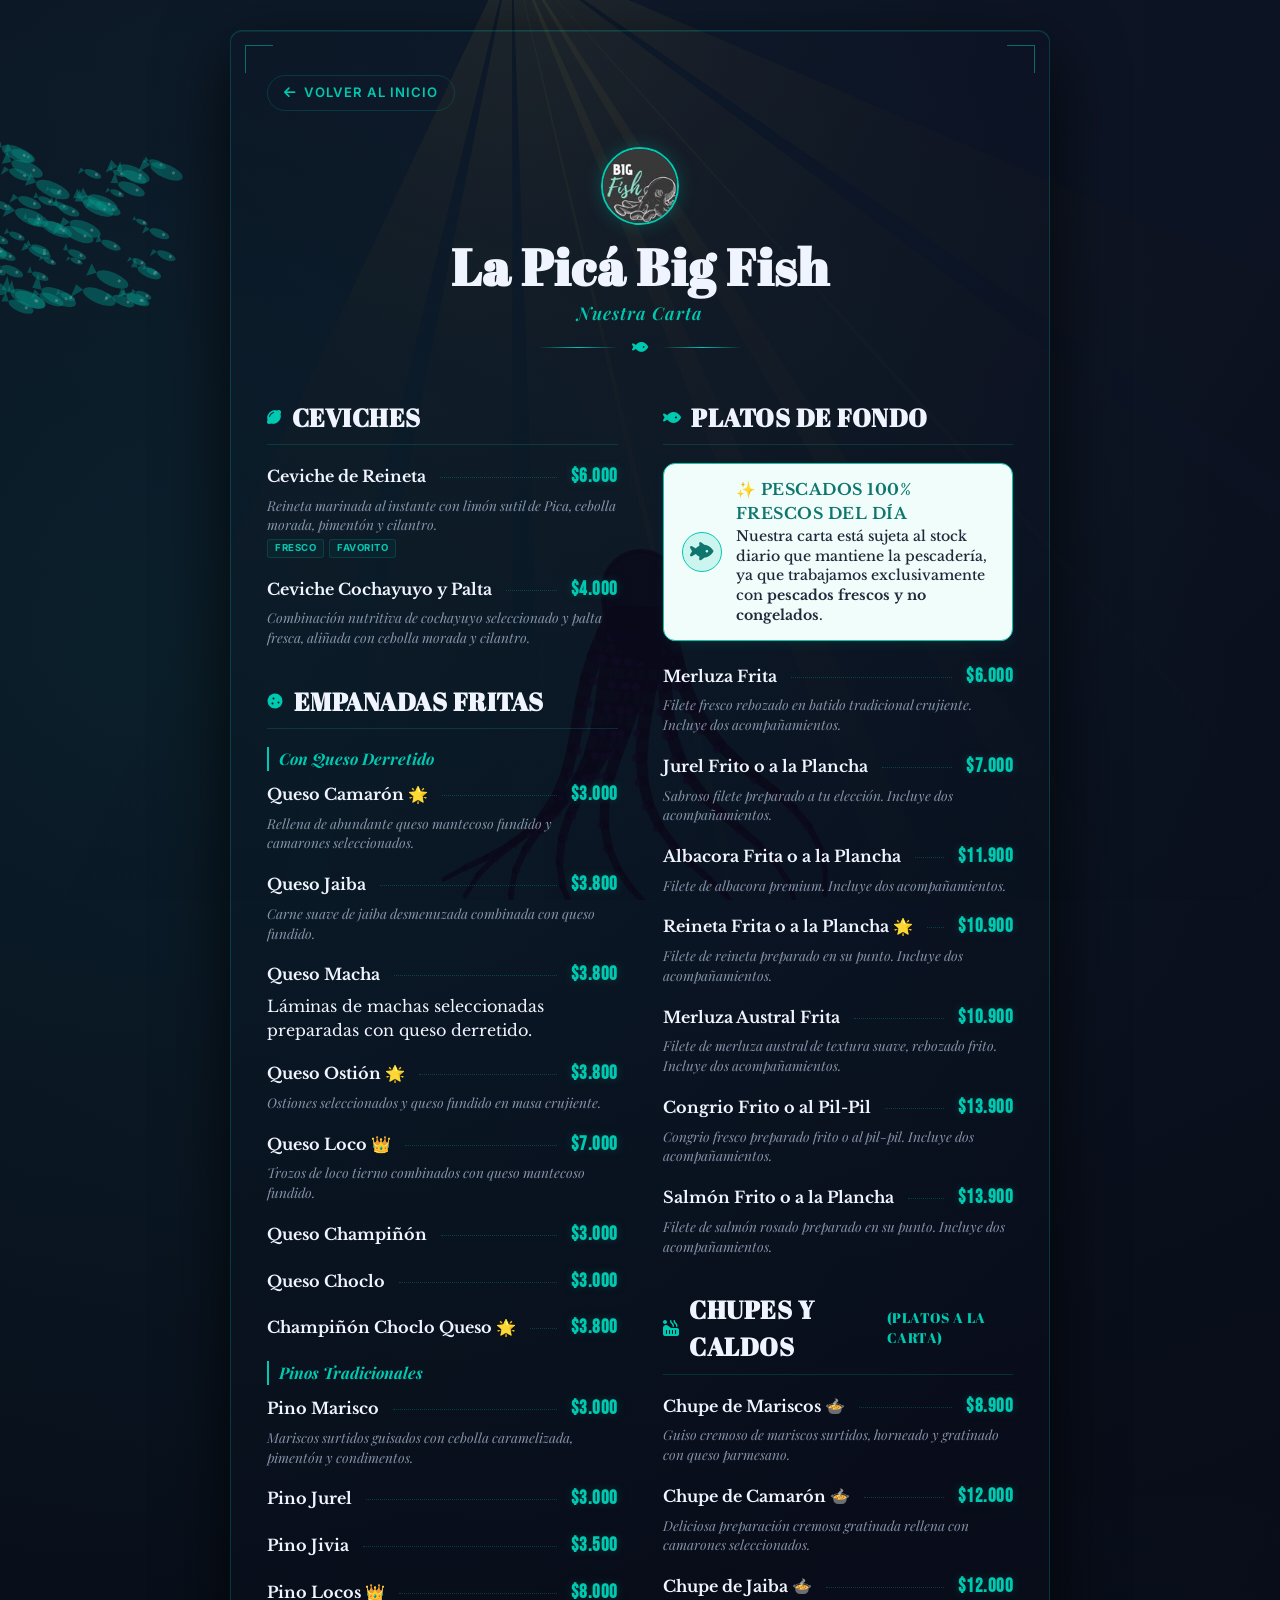
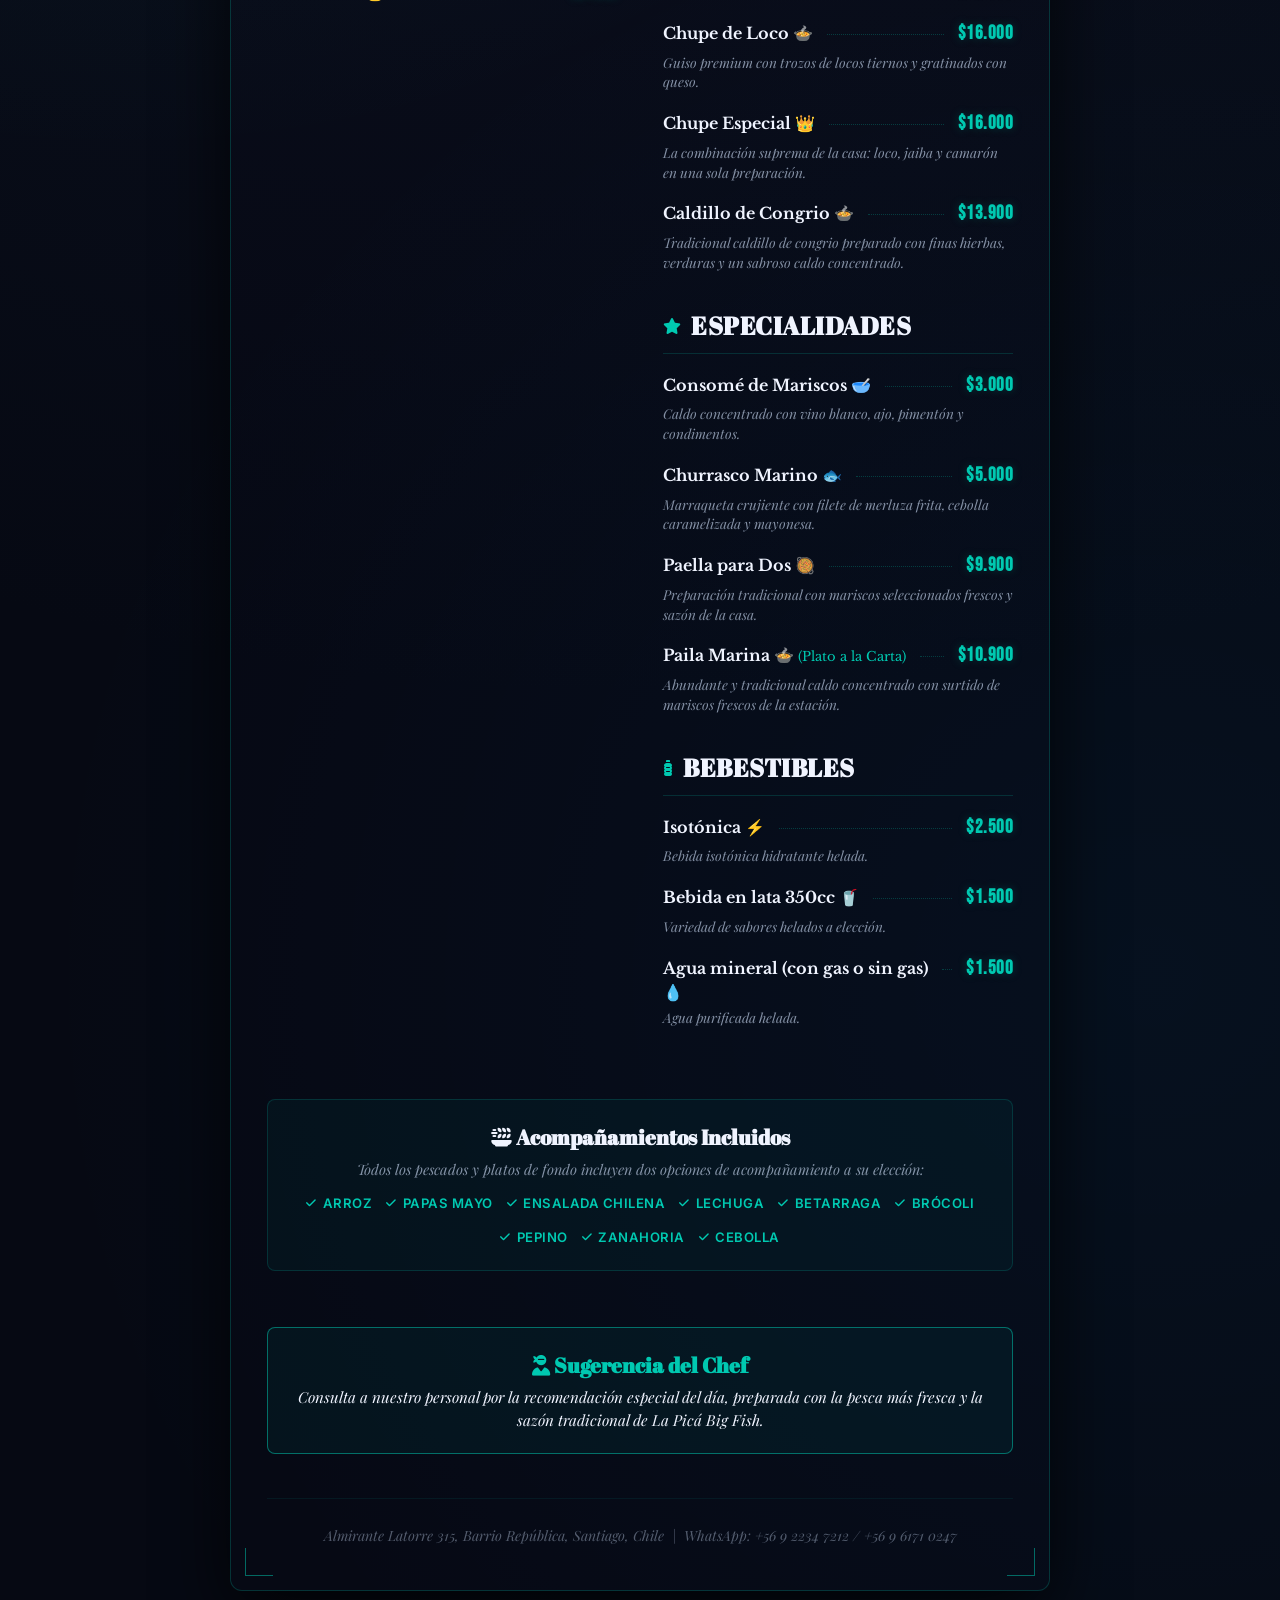
==== carta_tradicional.html @ 2dbd44ca "Agregar sitemap.xml, robots.txt, Schema.org JSON-LD y meta tags de indexación para Google Search" ====
<!DOCTYPE html>
<html lang="es">
<head>
    <meta charset="UTF-8">
    <meta name="viewport" content="width=device-width, initial-scale=1.0">
    <meta http-equiv="Cache-Control" content="no-cache, no-store, must-revalidate">
    <meta http-equiv="Pragma" content="no-cache">
    <meta name="robots" content="index, follow, max-image-preview:large">
    <link rel="canonical" href="https://www.lapicabigfish.cl/carta_tradicional.html">
    <title>Carta Tradicional | La Picá Big Fish</title>
    <meta name="description" content="Nuestra carta al estilo tradicional. Un diseño clásico en papel pergamino con todos nuestros ceviches, empanadas, platos de fondo y chupes para leer a la antigua.">
    
    <!-- Open Graph / Facebook -->
    <meta property="og:type" content="website">
    <meta property="og:url" content="https://www.lapicabigfish.cl/carta_tradicional.html">
    <meta property="og:title" content="Carta Tradicional | La Picá Big Fish">
    <meta property="og:description" content="Nuestra carta al estilo tradicional. Un diseño clásico en papel pergamino con todos nuestros ceviches, empanadas, platos de fondo y chupes para leer a la antigua.">
    <meta property="og:image" content="https://www.lapicabigfish.cl/assets/instagram_profile.jpg">

    <!-- Favicon -->
    <link rel="shortcut icon" href="assets/instagram_profile.jpg" type="image/x-icon">

    <script type="application/ld+json">
    {
        "@context": "https://schema.org",
        "@type": "Restaurant",
        "name": "La Picá Big Fish",
        "description": "Carta tradicional de La Picá Big Fish en Barrio República, Santiago.",
        "servesCuisine": ["Mariscos", "Comida Chilena", "Ceviches"],
        "address": {
            "@type": "PostalAddress",
            "addressLocality": "Santiago",
            "addressRegion": "Región Metropolitana",
            "addressCountry": "CL",
            "streetAddress": "Almirante Latorre 315, Barrio República"
        },
        "telephone": "+56922347212",
        "url": "https://www.lapicabigfish.cl/carta_tradicional.html",
        "priceRange": "$$",
        "image": "https://www.lapicabigfish.cl/assets/instagram_profile.jpg"
    }
    </script>
    
    <!-- Google Fonts -->
    <link rel="preconnect" href="https://fonts.googleapis.com">
    <link rel="preconnect" href="https://fonts.gstatic.com" crossorigin>
    <link href="https://fonts.googleapis.com/css2?family=Abril+Fatface&family=Bebas+Neue&family=Inter:wght@400;500;600;700&family=Libre+Baskerville:ital,wght@0,400;0,700;1,400&family=Playfair+Display:ital,wght@0,400;0,600;0,700;1,400&display=swap" rel="stylesheet">
    
    <!-- Font Awesome for Icons -->
    <link rel="stylesheet" href="https://cdnjs.cloudflare.com/ajax/libs/font-awesome/6.4.0/css/all.min.css">

    <style>
        /* ==========================================================================
           DARK MODE MENU STYLES — La Picá Big Fish Palette
           ========================================================================== */
        * {
            box-sizing: border-box;
            margin: 0;
            padding: 0;
        }

        :root {
            --primary:      #00c9b1;
            --primary-glow: rgba(0, 201, 177, 0.25);
            --blue-accent:  #00a2ff;
            --bg-dark:      #060913;
            --bg-card:      rgba(10, 18, 40, 0.88);
            --bg-card2:     rgba(0, 201, 177, 0.05);
            --border:       rgba(0, 201, 177, 0.18);
            --border-dim:   rgba(0, 201, 177, 0.08);
            --text-white:   #f0f4ff;
            --text-muted:   rgba(200, 215, 240, 0.65);
            --text-dim:     rgba(200, 215, 240, 0.4);
        }

        body {
            background-color: var(--bg-dark);
            background-image:
                radial-gradient(circle at 10% 20%, rgba(0, 201, 177, 0.07) 0%, transparent 40%),
                radial-gradient(circle at 90% 80%, rgba(0, 162, 255, 0.05) 0%, transparent 40%),
                radial-gradient(circle at 50% 0%, rgba(23, 36, 60, 0.5) 0%, rgba(6, 9, 19, 0) 70%);
            color: var(--text-white);
            font-family: 'Libre Baskerville', Georgia, serif;
            line-height: 1.5;
            min-height: 100vh;
            overflow-x: hidden;
        }

        /* Wrapper — centered on desktop, left-padded on mobile */
        .page-wrapper {
            display: flex;
            justify-content: center;
            padding: 30px 24px;
            min-height: 100vh;
        }

        /* Underwater animated canvas */
        #underwater-canvas {
            position: fixed;
            top: 0; left: 0;
            width: 100%; height: 100%;
            pointer-events: none;
            z-index: 0;
            opacity: 0.65;
        }

        /* Dark solid card — same palette as the site */
        .paper-menu {
            background: rgba(10, 15, 29, 0.1) !important;
            background-color: rgba(10, 15, 29, 0.1) !important;
            border: 1px solid rgba(0, 201, 177, 0.22) !important;
            border-radius: 12px;
            width: 100%;
            max-width: 820px;
            margin: 0 auto !important;
            padding: 44px 36px;
            box-shadow:
                0 24px 70px rgba(0, 0, 0, 0.75),
                inset 0 1px 0 rgba(0, 201, 177, 0.12);
            position: relative;
            z-index: 1;
        }

        /* All text inside the card must be light */
        .paper-menu * {
            color: inherit;
        }

        /* Corner accents */
        .menu-corner {
            position: absolute;
            width: 28px;
            height: 28px;
            border: 1.5px solid var(--primary);
            pointer-events: none;
            opacity: 0.5;
        }

        .corner-tl { top: 14px; left: 14px; border-right: none; border-bottom: none; }
        .corner-tr { top: 14px; right: 14px; border-left: none; border-bottom: none; }
        .corner-bl { bottom: 14px; left: 14px; border-right: none; border-top: none; }
        .corner-br { bottom: 14px; right: 14px; border-left: none; border-top: none; }

        /* Back button */
        .btn-back-vintage {
            display: inline-flex;
            align-items: center;
            gap: 8px;
            font-family: 'Inter', sans-serif;
            font-size: 0.82rem;
            font-weight: 600;
            color: var(--primary);
            text-transform: uppercase;
            letter-spacing: 1px;
            text-decoration: none;
            border: 1px solid var(--border);
            padding: 7px 16px;
            border-radius: 20px;
            margin-bottom: 36px;
            transition: all 0.3s ease;
            background: transparent;
        }

        .btn-back-vintage:hover {
            background: var(--primary-glow);
            border-color: var(--primary);
            color: #fff;
        }

        /* Header */
        .menu-header {
            text-align: center;
            margin-bottom: 44px;
            position: relative;
        }

        .menu-logo-circle {
            width: 78px;
            height: 78px;
            border-radius: 50%;
            border: 2px solid var(--primary);
            box-shadow: 0 0 18px var(--primary-glow);
            margin: 0 auto 14px auto;
            overflow: hidden;
            display: flex;
            align-items: center;
            justify-content: center;
        }

        .menu-logo-circle img {
            width: 100%; height: 100%; object-fit: cover;
        }

        .menu-title {
            font-family: 'Abril Fatface', serif;
            font-size: 3.2rem;
            color: var(--text-white);
            letter-spacing: 1px;
            line-height: 1.1;
            margin-bottom: 5px;
        }

        .menu-subtitle {
            font-family: 'Playfair Display', Georgia, serif;
            font-size: 1.1rem;
            font-style: italic;
            color: var(--primary);
            font-weight: 600;
            letter-spacing: 1px;
            margin-bottom: 10px;
        }

        .menu-divider-ornament {
            display: flex;
            align-items: center;
            justify-content: center;
            gap: 14px;
            color: var(--primary);
            margin: 14px 0;
            font-size: 0.9rem;
        }

        .menu-divider-ornament::before,
        .menu-divider-ornament::after {
            content: '';
            width: 80px;
            height: 1px;
            background: linear-gradient(90deg, transparent, var(--primary), transparent);
        }

        /* Two-column grid */
        .menu-content-grid {
            display: grid;
            grid-template-columns: 1fr 1fr;
            column-gap: 45px;
            row-gap: 38px;
        }

        .category-section { break-inside: avoid; }

        .category-title {
            font-family: 'Abril Fatface', serif;
            font-size: 1.55rem;
            color: var(--text-white);
            border-bottom: 1px solid var(--border);
            padding-bottom: 8px;
            margin-bottom: 18px;
            text-transform: uppercase;
            letter-spacing: 0.5px;
            display: flex;
            align-items: center;
            gap: 10px;
        }

        .category-title i {
            font-size: 1rem;
            color: var(--primary);
        }

        /* Dot leader items */
        .menu-item {
            margin-bottom: 18px;
            page-break-inside: avoid;
        }

        .menu-item-row {
            display: flex;
            align-items: baseline;
            justify-content: space-between;
            margin-bottom: 4px;
            width: 100%;
            gap: 6px;
        }

        .menu-item-name {
            font-weight: 700;
            font-size: 1rem;
            color: var(--text-white);
            flex-shrink: 1;
            min-width: 0;
            word-break: break-word;
        }

        .menu-item-dots {
            flex-grow: 1;
            flex-shrink: 1;
            min-width: 10px;
            border-bottom: 1px dotted rgba(0, 201, 177, 0.25);
            margin: 0 8px;
            position: relative;
            top: -4px;
        }

        .menu-item-price {
            font-family: 'Bebas Neue', sans-serif;
            font-size: 1.2rem;
            color: var(--primary);
            font-weight: 700;
            white-space: nowrap;
            flex-shrink: 0;
            letter-spacing: 0.5px;
            text-shadow: 0 0 10px var(--primary-glow);
        }

        .menu-item-desc {
            font-family: 'Playfair Display', Georgia, serif;
            font-size: 0.85rem;
            font-style: italic;
            color: var(--text-muted);
            line-height: 1.45;
        }

        .menu-item-tags {
            margin-top: 4px;
            display: flex;
            gap: 5px;
        }

        .tag-vintage {
            font-family: 'Inter', sans-serif;
            font-size: 0.6rem;
            font-weight: 700;
            text-transform: uppercase;
            border: 1px solid var(--border);
            color: var(--primary);
            background: var(--bg-card2);
            padding: 1px 7px;
            border-radius: 3px;
            letter-spacing: 0.5px;
        }

        /* Sub-category headers */
        .subcategory-header {
            font-family: 'Playfair Display', Georgia, serif;
            font-size: 1rem;
            font-weight: 700;
            font-style: italic;
            color: var(--primary);
            margin: 14px 0 10px 0;
            border-left: 2px solid var(--primary);
            padding-left: 10px;
        }

        /* Accompaniments box */
        .acomp-box {
            grid-column: 1 / -1;
            background: var(--bg-card2);
            border: 1px solid var(--border);
            border-radius: 8px;
            padding: 22px;
            text-align: center;
            margin-top: 16px;
        }

        .acomp-title {
            font-family: 'Abril Fatface', serif;
            font-size: 1.3rem;
            color: var(--text-white);
            margin-bottom: 5px;
        }

        .acomp-desc {
            font-family: 'Playfair Display', Georgia, serif;
            font-style: italic;
            font-size: 0.9rem;
            color: var(--text-muted);
            margin-bottom: 14px;
        }

        .acomp-items-list {
            font-family: 'Inter', sans-serif;
            font-size: 0.82rem;
            font-weight: 600;
            color: var(--primary);
            display: flex;
            flex-wrap: wrap;
            gap: 14px;
            justify-content: center;
            text-transform: uppercase;
            letter-spacing: 0.5px;
        }

        .acomp-item {
            display: flex;
            align-items: center;
            gap: 6px;
        }

        .acomp-item i {
            font-size: 0.7rem;
            color: var(--primary);
        }

        /* Footer */
        .menu-footer {
            text-align: center;
            border-top: 1px solid var(--border-dim);
            padding-top: 26px;
            margin-top: 44px;
            font-family: 'Playfair Display', Georgia, serif;
            font-style: italic;
            font-size: 0.88rem;
            color: var(--text-dim);
        }

        /* Responsive */
        @media (max-width: 768px) {
            .page-wrapper {
                padding: 16px 8px;
                justify-content: center;
                width: 100%;
            }
            .menu-content-grid {
                grid-template-columns: 1fr;
                row-gap: 26px;
            }
            .paper-menu {
                padding: 24px 14px;
                max-width: 100%;
                width: 100%;
                border-radius: 10px;
                margin: 0 auto !important;
            }
            .menu-title { font-size: 2.2rem; }
            .category-title { font-size: 1.35rem; }
            .menu-item-name {
                white-space: normal;
                font-size: 0.96rem;
            }
            .menu-item-price {
                font-size: 1.15rem;
            }
            .menu-item-dots {
                margin: 0 6px;
            }
        }

        @media (max-width: 480px) {
            .page-wrapper {
                padding: 10px 4px;
            }
            .paper-menu {
                padding: 20px 10px;
            }
            .menu-item-name {
                font-size: 0.91rem;
                line-height: 1.25;
            }
            .menu-item-price {
                font-size: 1.08rem;
            }
            .menu-item-dots {
                margin: 0 4px;
                min-width: 6px;
            }
            .category-title {
                font-size: 1.2rem;
            }
            .menu-title {
                font-size: 1.8rem;
            }
            .corner-tl, .corner-tr { top: 8px; }
            .corner-tl, .corner-bl { left: 8px; }
            .corner-tr, .corner-br { right: 8px; }
            .corner-bl, .corner-br { bottom: 8px; }
            .acomp-box {
                padding: 14px 8px;
            }
        }

        /* Print */
        @media print {
            body { background: #fff; }
            #underwater-canvas { display: none; }
            .paper-menu {
                background: #fff;
                color: #000;
                box-shadow: none;
            }
            .menu-corner {
                display: none;
            }
        }
    </style>
</head>
<body>

    <!-- Underwater animated background (fish + octopus) -->
    <canvas id="underwater-canvas" aria-hidden="true"></canvas>

    <div class="page-wrapper">
    <div class="paper-menu">
        <!-- Corners -->
        <div class="menu-corner corner-tl"></div>
        <div class="menu-corner corner-tr"></div>
        <div class="menu-corner corner-bl"></div>
        <div class="menu-corner corner-br"></div>

        <!-- Back Button -->
        <a href="index.html" class="btn-back-vintage">
            <i class="fa-solid fa-arrow-left"></i> Volver al Inicio
        </a>

        <!-- Header -->
        <header class="menu-header">
            <div class="menu-logo-circle">
                <img src="assets/instagram_profile.jpg" alt="Logo Big Fish">
            </div>
            <h1 class="menu-title">La Picá Big Fish</h1>
            <p class="menu-subtitle">Nuestra Carta</p>
            <div class="menu-divider-ornament">
                <i class="fa-solid fa-fish"></i>
            </div>
        </header>

        <!-- Two column grid menu -->
        <div class="menu-content-grid">

            <!-- COLUMN 1 -->
            <div class="menu-column">

                <!-- 1. CEVICHES -->
                <section class="category-section">
                    <h2 class="category-title"><i class="fa-solid fa-lemon"></i> Ceviches</h2>
                    
                    <!-- Ceviche Reineta -->
                    <div class="menu-item">
                        <div class="menu-item-row">
                            <span class="menu-item-name">Ceviche de Reineta</span>
                            <span class="menu-item-dots"></span>
                            <span class="menu-item-price">$6.000</span>
                        </div>
                        <p class="menu-item-desc">Reineta marinada al instante con limón sutil de Pica, cebolla morada, pimentón y cilantro.</p>
                        <div class="menu-item-tags">
                            <span class="tag-vintage">Fresco</span>
                            <span class="tag-vintage">Favorito</span>
                        </div>
                    </div>

                    <!-- Ceviche Cochayuyo -->
                    <div class="menu-item">
                        <div class="menu-item-row">
                            <span class="menu-item-name">Ceviche Cochayuyo y Palta</span>
                            <span class="menu-item-dots"></span>
                            <span class="menu-item-price">$4.000</span>
                        </div>
                        <p class="menu-item-desc">Combinación nutritiva de cochayuyo seleccionado y palta fresca, aliñada con cebolla morada y cilantro.</p>
                    </div>
                </section>

                <!-- 2. EMPANADAS FRITAS -->
                <section class="category-section" style="margin-top: 35px;">
                    <h2 class="category-title"><i class="fa-solid fa-cookie"></i> Empanadas Fritas</h2>
                    
                    <!-- Quesos -->
                    <h3 class="subcategory-header">Con Queso Derretido</h3>

                    <div class="menu-item">
                        <div class="menu-item-row">
                            <span class="menu-item-name">Queso Camarón 🌟</span>
                            <span class="menu-item-dots"></span>
                            <span class="menu-item-price">$3.000</span>
                        </div>
                        <p class="menu-item-desc">Rellena de abundante queso mantecoso fundido y camarones seleccionados.</p>
                    </div>

                    <div class="menu-item">
                        <div class="menu-item-row">
                            <span class="menu-item-name">Queso Jaiba</span>
                            <span class="menu-item-dots"></span>
                            <span class="menu-item-price">$3.800</span>
                        </div>
                        <p class="menu-item-desc">Carne suave de jaiba desmenuzada combinada con queso fundido.</p>
                    </div>

                    <div class="menu-item">
                        <div class="menu-item-row">
                            <span class="menu-item-name">Queso Macha</span>
                            <span class="menu-item-dots"></span>
                            <span class="menu-item-price">$3.800</span>
                        </div>
                        <p class="item-desc">Láminas de machas seleccionadas preparadas con queso derretido.</p>
                    </div>

                    <div class="menu-item">
                        <div class="menu-item-row">
                            <span class="menu-item-name">Queso Ostión 🌟</span>
                            <span class="menu-item-dots"></span>
                            <span class="menu-item-price">$3.800</span>
                        </div>
                        <p class="menu-item-desc">Ostiones seleccionados y queso fundido en masa crujiente.</p>
                    </div>

                    <div class="menu-item">
                        <div class="menu-item-row">
                            <span class="menu-item-name">Queso Loco 👑</span>
                            <span class="menu-item-dots"></span>
                            <span class="menu-item-price">$7.000</span>
                        </div>
                        <p class="menu-item-desc">Trozos de loco tierno combinados con queso mantecoso fundido.</p>
                    </div>

                    <div class="menu-item">
                        <div class="menu-item-row">
                            <span class="menu-item-name">Queso Champiñón</span>
                            <span class="menu-item-dots"></span>
                            <span class="menu-item-price">$3.000</span>
                        </div>
                    </div>

                    <div class="menu-item">
                        <div class="menu-item-row">
                            <span class="menu-item-name">Queso Choclo</span>
                            <span class="menu-item-dots"></span>
                            <span class="menu-item-price">$3.000</span>
                        </div>
                    </div>

                    <div class="menu-item">
                        <div class="menu-item-row">
                            <span class="menu-item-name">Champiñón Choclo Queso 🌟</span>
                            <span class="menu-item-dots"></span>
                            <span class="menu-item-price">$3.800</span>
                        </div>
                    </div>

                    <!-- Pinos -->
                    <h3 class="subcategory-header">Pinos Tradicionales</h3>

                    <div class="menu-item">
                        <div class="menu-item-row">
                            <span class="menu-item-name">Pino Marisco</span>
                            <span class="menu-item-dots"></span>
                            <span class="menu-item-price">$3.000</span>
                        </div>
                        <p class="menu-item-desc">Mariscos surtidos guisados con cebolla caramelizada, pimentón y condimentos.</p>
                    </div>

                    <div class="menu-item">
                        <div class="menu-item-row">
                            <span class="menu-item-name">Pino Jurel</span>
                            <span class="menu-item-dots"></span>
                            <span class="menu-item-price">$3.000</span>
                        </div>
                    </div>

                    <div class="menu-item">
                        <div class="menu-item-row">
                            <span class="menu-item-name">Pino Jivia</span>
                            <span class="menu-item-dots"></span>
                            <span class="menu-item-price">$3.500</span>
                        </div>
                    </div>

                    <div class="menu-item">
                        <div class="menu-item-row">
                            <span class="menu-item-name">Pino Locos 👑</span>
                            <span class="menu-item-dots"></span>
                            <span class="menu-item-price">$8.000</span>
                        </div>
                    </div>

                </section>

            </div>

            <!-- COLUMN 2 -->
            <div class="menu-column">

                <!-- 3. PLATOS DE FONDO -->
                <section class="category-section">
                    <h2 class="category-title"><i class="fa-solid fa-fish"></i> Platos de Fondo</h2>
                    <div class="fresh-fish-banner" style="background: #f0fdfa; border: 1.5px solid #00c9b1; border-radius: 12px; padding: 14px 18px; margin-bottom: 22px; display: flex; align-items: center; gap: 14px; box-shadow: 0 4px 12px rgba(0,201,177,0.08);">
                        <div style="background: rgba(0, 201, 177, 0.15); width: 40px; height: 40px; border-radius: 50%; display: flex; align-items: center; justify-content: center; flex-shrink: 0; border: 1px solid #00c9b1;">
                            <i class="fa-solid fa-fish-fins" style="font-size: 1.3rem; color: #0f766e;"></i>
                        </div>
                        <div>
                            <h4 style="color: #0f766e; font-size: 0.98rem; font-weight: 800; margin: 0 0 2px 0; text-transform: uppercase; letter-spacing: 0.5px;">
                                ✨ Pescados 100% Frescos del Día
                            </h4>
                            <p style="color: #1e293b; font-size: 0.88rem; margin: 0; line-height: 1.4; font-weight: 500;">
                                Nuestra carta está sujeta al stock diario que mantiene la pescadería, ya que trabajamos exclusivamente con <strong>pescados frescos y no congelados</strong>.
                            </p>
                        </div>
                    </div>
                    
                    <div class="menu-item">
                        <div class="menu-item-row">
                            <span class="menu-item-name">Merluza Frita</span>
                            <span class="menu-item-dots"></span>
                            <span class="menu-item-price">$6.000</span>
                        </div>
                        <p class="menu-item-desc">Filete fresco rebozado en batido tradicional crujiente. Incluye dos acompañamientos.</p>
                    </div>

                    <div class="menu-item">
                        <div class="menu-item-row">
                            <span class="menu-item-name">Jurel Frito o a la Plancha</span>
                            <span class="menu-item-dots"></span>
                            <span class="menu-item-price">$7.000</span>
                        </div>
                        <p class="menu-item-desc">Sabroso filete preparado a tu elección. Incluye dos acompañamientos.</p>
                    </div>

                    <div class="menu-item">
                        <div class="menu-item-row">
                            <span class="menu-item-name">Albacora Frita o a la Plancha</span>
                            <span class="menu-item-dots"></span>
                            <span class="menu-item-price">$11.900</span>
                        </div>
                        <p class="menu-item-desc">Filete de albacora premium. Incluye dos acompañamientos.</p>
                    </div>

                    <div class="menu-item">
                        <div class="menu-item-row">
                            <span class="menu-item-name">Reineta Frita o a la Plancha 🌟</span>
                            <span class="menu-item-dots"></span>
                            <span class="menu-item-price">$10.900</span>
                        </div>
                        <p class="menu-item-desc">Filete de reineta preparado en su punto. Incluye dos acompañamientos.</p>
                    </div>

                    <div class="menu-item">
                        <div class="menu-item-row">
                            <span class="menu-item-name">Merluza Austral Frita</span>
                            <span class="menu-item-dots"></span>
                            <span class="menu-item-price">$10.900</span>
                        </div>
                        <p class="menu-item-desc">Filete de merluza austral de textura suave, rebozado frito. Incluye dos acompañamientos.</p>
                    </div>

                    <div class="menu-item">
                        <div class="menu-item-row">
                            <span class="menu-item-name">Congrio Frito o al Pil-Pil</span>
                            <span class="menu-item-dots"></span>
                            <span class="menu-item-price">$13.900</span>
                        </div>
                        <p class="menu-item-desc">Congrio fresco preparado frito o al pil-pil. Incluye dos acompañamientos.</p>
                    </div>

                    <div class="menu-item">
                        <div class="menu-item-row">
                            <span class="menu-item-name">Salmón Frito o a la Plancha</span>
                            <span class="menu-item-dots"></span>
                            <span class="menu-item-price">$13.900</span>
                        </div>
                        <p class="menu-item-desc">Filete de salmón rosado preparado en su punto. Incluye dos acompañamientos.</p>
                    </div>
                </section>

                <!-- 4. CHUPES Y CALDOS -->
                <section class="category-section" style="margin-top: 35px;">
                    <h2 class="category-title"><i class="fa-solid fa-hot-tub-person"></i> Chupes y Caldos <span style="font-size: 0.85rem; font-weight: normal; color: var(--primary);">(Platos a la Carta)</span></h2>

                    <div class="menu-item">
                        <div class="menu-item-row">
                            <span class="menu-item-name">Chupe de Mariscos 🍲</span>
                            <span class="menu-item-dots"></span>
                            <span class="menu-item-price">$8.900</span>
                        </div>
                        <p class="menu-item-desc">Guiso cremoso de mariscos surtidos, horneado y gratinado con queso parmesano.</p>
                    </div>

                    <div class="menu-item">
                        <div class="menu-item-row">
                            <span class="menu-item-name">Chupe de Camarón 🍲</span>
                            <span class="menu-item-dots"></span>
                            <span class="menu-item-price">$12.000</span>
                        </div>
                        <p class="menu-item-desc">Deliciosa preparación cremosa gratinada rellena con camarones seleccionados.</p>
                    </div>

                    <div class="menu-item">
                        <div class="menu-item-row">
                            <span class="menu-item-name">Chupe de Jaiba 🍲</span>
                            <span class="menu-item-dots"></span>
                            <span class="menu-item-price">$12.000</span>
                        </div>
                    </div>

                    <div class="menu-item">
                        <div class="menu-item-row">
                            <span class="menu-item-name">Chupe de Loco 🍲</span>
                            <span class="menu-item-dots"></span>
                            <span class="menu-item-price">$16.000</span>
                        </div>
                        <p class="menu-item-desc">Guiso premium con trozos de locos tiernos y gratinados con queso.</p>
                    </div>

                    <div class="menu-item">
                        <div class="menu-item-row">
                            <span class="menu-item-name">Chupe Especial 👑</span>
                            <span class="menu-item-dots"></span>
                            <span class="menu-item-price">$16.000</span>
                        </div>
                        <p class="menu-item-desc">La combinación suprema de la casa: loco, jaiba y camarón en una sola preparación.</p>
                    </div>

                    <div class="menu-item">
                        <div class="menu-item-row">
                            <span class="menu-item-name">Caldillo de Congrio 🍲</span>
                            <span class="menu-item-dots"></span>
                            <span class="menu-item-price">$13.900</span>
                        </div>
                        <p class="menu-item-desc">Tradicional caldillo de congrio preparado con finas hierbas, verduras y un sabroso caldo concentrado.</p>
                    </div>

                </section>

                <!-- 5. ESPECIALIDADES -->
                <section class="category-section" style="margin-top: 35px;">
                    <h2 class="category-title"><i class="fa-solid fa-star"></i> Especialidades</h2>

                    <div class="menu-item">
                        <div class="menu-item-row">
                            <span class="menu-item-name">Consomé de Mariscos 🥣</span>
                            <span class="menu-item-dots"></span>
                            <span class="menu-item-price">$3.000</span>
                        </div>
                        <p class="menu-item-desc">Caldo concentrado con vino blanco, ajo, pimentón y condimentos.</p>
                    </div>

                    <div class="menu-item">
                        <div class="menu-item-row">
                            <span class="menu-item-name">Churrasco Marino 🐟</span>
                            <span class="menu-item-dots"></span>
                            <span class="menu-item-price">$5.000</span>
                        </div>
                        <p class="menu-item-desc">Marraqueta crujiente con filete de merluza frita, cebolla caramelizada y mayonesa.</p>
                    </div>

                    <div class="menu-item">
                        <div class="menu-item-row">
                            <span class="menu-item-name">Paella para Dos 🥘</span>
                            <span class="menu-item-dots"></span>
                            <span class="menu-item-price">$9.900</span>
                        </div>
                        <p class="menu-item-desc">Preparación tradicional con mariscos seleccionados frescos y sazón de la casa.</p>
                    </div>

                    <div class="menu-item">
                        <div class="menu-item-row">
                            <span class="menu-item-name">Paila Marina 🍲 <span style="font-size: 0.82rem; font-weight: normal; color: var(--primary);">(Plato a la Carta)</span></span>
                            <span class="menu-item-dots"></span>
                            <span class="menu-item-price">$10.900</span>
                        </div>
                        <p class="menu-item-desc">Abundante y tradicional caldo concentrado con surtido de mariscos frescos de la estación.</p>
                    </div>
                </section>

                <!-- 6. BEBESTIBLES -->
                <section class="category-section" style="margin-top: 35px;">
                    <h2 class="category-title"><i class="fa-solid fa-bottle-water"></i> Bebestibles</h2>

                    <div class="menu-item">
                        <div class="menu-item-row">
                            <span class="menu-item-name">Isotónica ⚡</span>
                            <span class="menu-item-dots"></span>
                            <span class="menu-item-price">$2.500</span>
                        </div>
                        <p class="menu-item-desc">Bebida isotónica hidratante helada.</p>
                    </div>

                    <div class="menu-item">
                        <div class="menu-item-row">
                            <span class="menu-item-name">Bebida en lata 350cc 🥤</span>
                            <span class="menu-item-dots"></span>
                            <span class="menu-item-price">$1.500</span>
                        </div>
                        <p class="menu-item-desc">Variedad de sabores helados a elección.</p>
                    </div>

                    <div class="menu-item">
                        <div class="menu-item-row">
                            <span class="menu-item-name">Agua mineral (con gas o sin gas) 💧</span>
                            <span class="menu-item-dots"></span>
                            <span class="menu-item-price">$1.500</span>
                        </div>
                        <p class="menu-item-desc">Agua purificada helada.</p>
                    </div>
                </section>

            </div>

            <!-- ACCOMPANIMENTS BOX (Full width at bottom of grid) -->
            <div class="acomp-box">
                <h3 class="acomp-title"><i class="fa-solid fa-plate-wheat"></i> Acompañamientos Incluidos</h3>
                <p class="acomp-desc">Todos los pescados y platos de fondo incluyen dos opciones de acompañamiento a su elección:</p>
                <div class="acomp-items-list">
                    <span class="acomp-item"><i class="fa-solid fa-check"></i> Arroz</span>
                    <span class="acomp-item"><i class="fa-solid fa-check"></i> Papas Mayo</span>
                    <span class="acomp-item"><i class="fa-solid fa-check"></i> Ensalada Chilena</span>
                    <span class="acomp-item"><i class="fa-solid fa-check"></i> Lechuga</span>
                    <span class="acomp-item"><i class="fa-solid fa-check"></i> Betarraga</span>
                    <span class="acomp-item"><i class="fa-solid fa-check"></i> Brócoli</span>
                    <span class="acomp-item"><i class="fa-solid fa-check"></i> Pepino</span>
                    <span class="acomp-item"><i class="fa-solid fa-check"></i> Zanahoria</span>
                    <span class="acomp-item"><i class="fa-solid fa-check"></i> Cebolla</span>
                </div>
            </div>

            <!-- CHEF SUGGESTION BOX -->
            <div class="acomp-box" style="border-color: rgba(0, 201, 177, 0.5); background: rgba(0, 201, 177, 0.06); margin-top: 18px;">
                <h3 class="acomp-title" style="color: #00c9b1;"><i class="fa-solid fa-user-ninja"></i> Sugerencia del Chef</h3>
                <p class="acomp-desc" style="color: #f0f4ff; margin-bottom: 0; font-size: 0.95rem;">
                    Consulta a nuestro personal por la recomendación especial del día, preparada con la pesca más fresca y la sazón tradicional de La Picá Big Fish.
                </p>
            </div>

        </div>

        <footer class="menu-footer">
            <p>Almirante Latorre 315, Barrio República, Santiago, Chile &nbsp;|&nbsp; WhatsApp: +56 9 2234 7212 / +56 9 6171 0247</p>
        </footer>
    </div>

    </div><!-- end page-wrapper -->

    <!-- Animated underwater background -->
    <script src="js/underwater.js"></script>

</body>
</html>
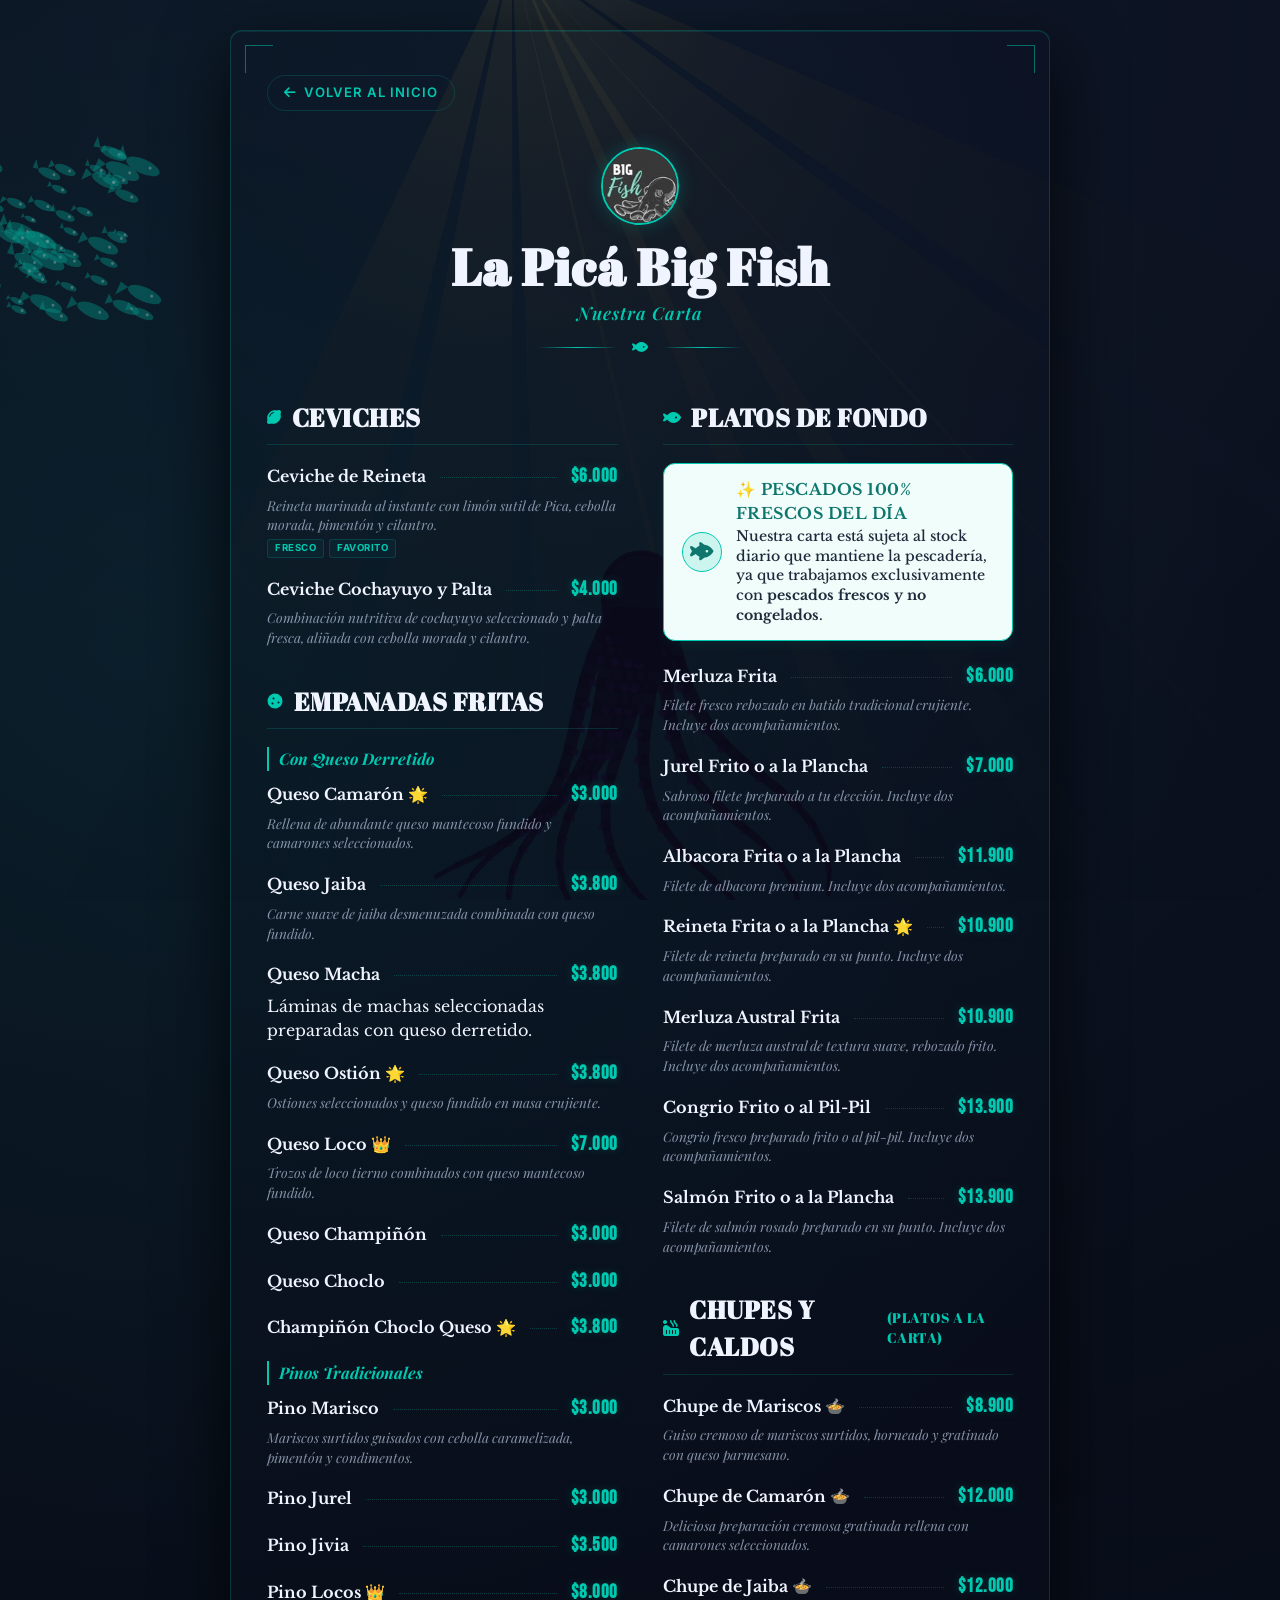
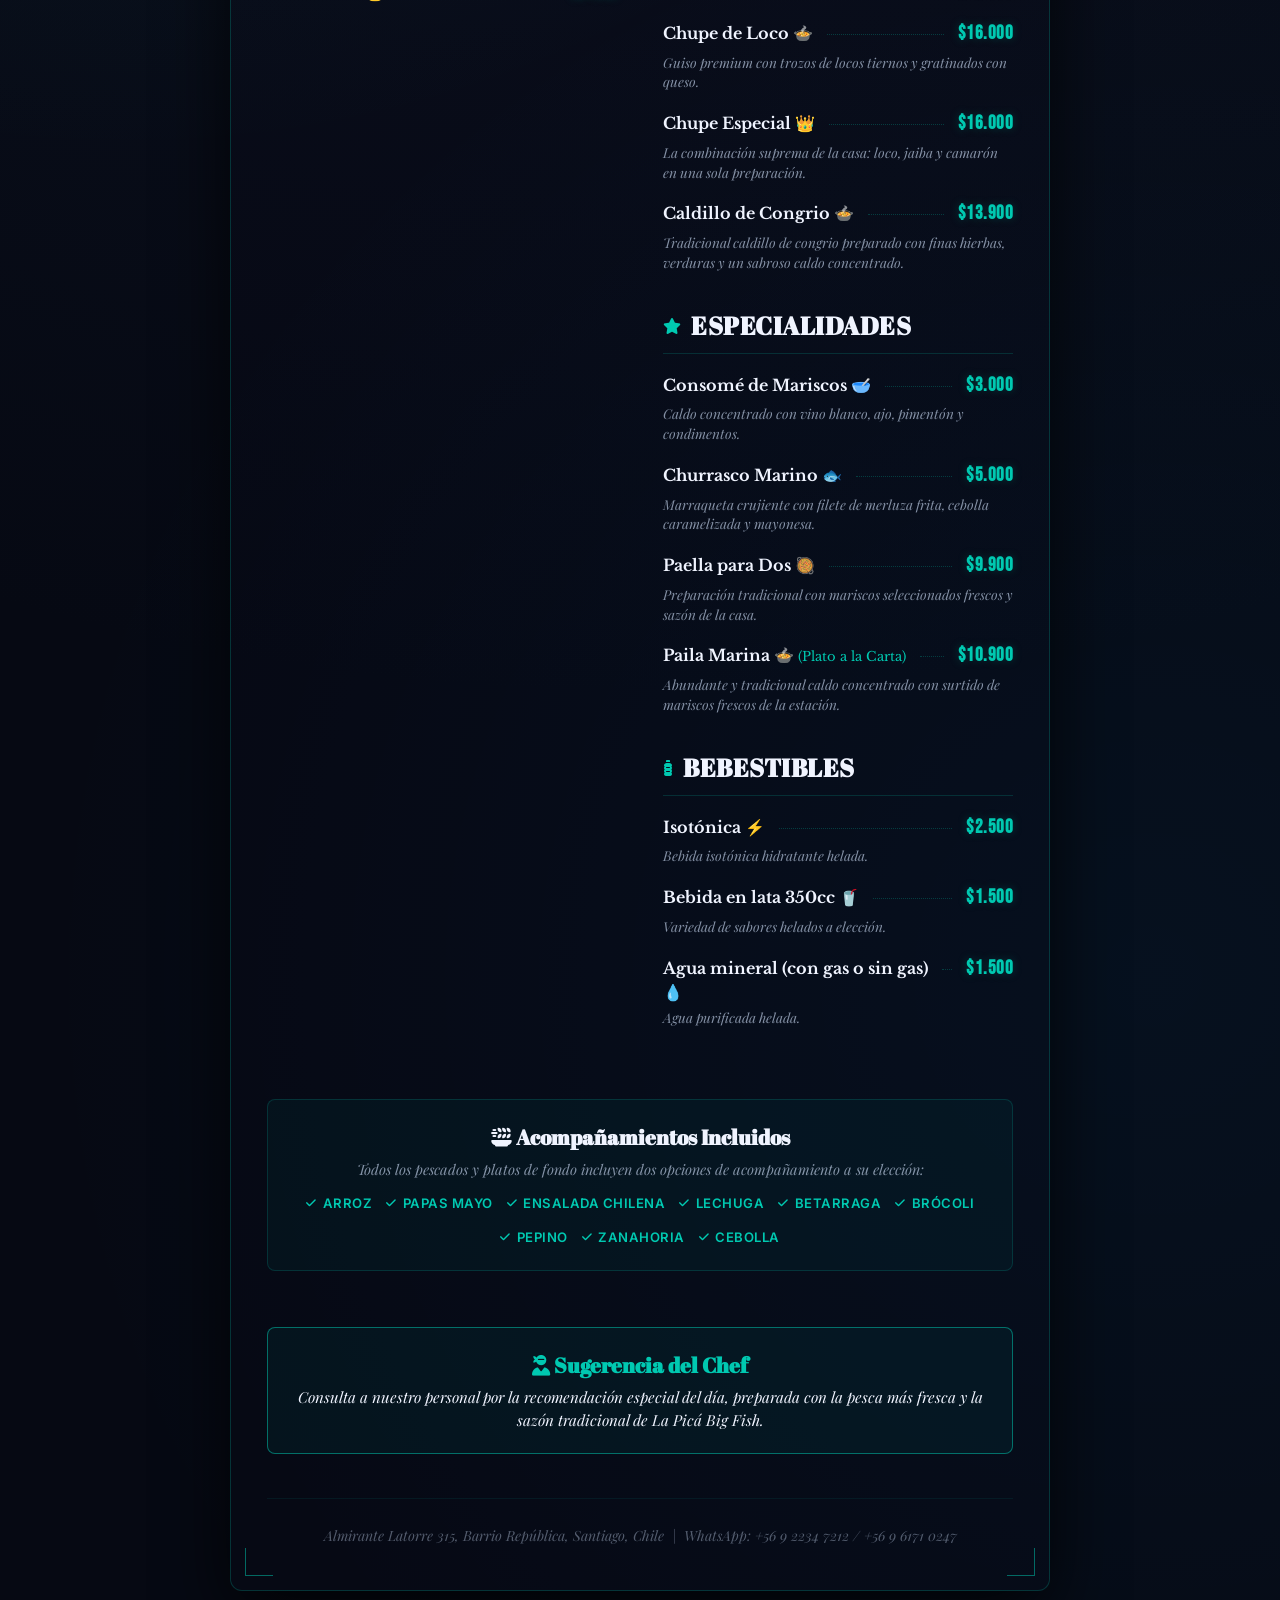
==== commit 2b210de6: "Agregar meta tag exacta de verificación de Google Search Console paJQI5s77UBFS3rSUE5eFHIC-3uykL2eFRm" ====
--- a/carta_tradicional.html
+++ b/carta_tradicional.html
@@ -6,6 +6,7 @@
     <meta http-equiv="Cache-Control" content="no-cache, no-store, must-revalidate">
     <meta http-equiv="Pragma" content="no-cache">
     <meta name="robots" content="index, follow, max-image-preview:large">
+    <meta name="google-site-verification" content="paJQI5s77UBFS3rSUE5eFHIC-3uykL2eFRmnCLuC_-w" />
     <link rel="canonical" href="https://www.lapicabigfish.cl/carta_tradicional.html">
     <title>Carta Tradicional | La Picá Big Fish</title>
     <meta name="description" content="Nuestra carta al estilo tradicional. Un diseño clásico en papel pergamino con todos nuestros ceviches, empanadas, platos de fondo y chupes para leer a la antigua.">
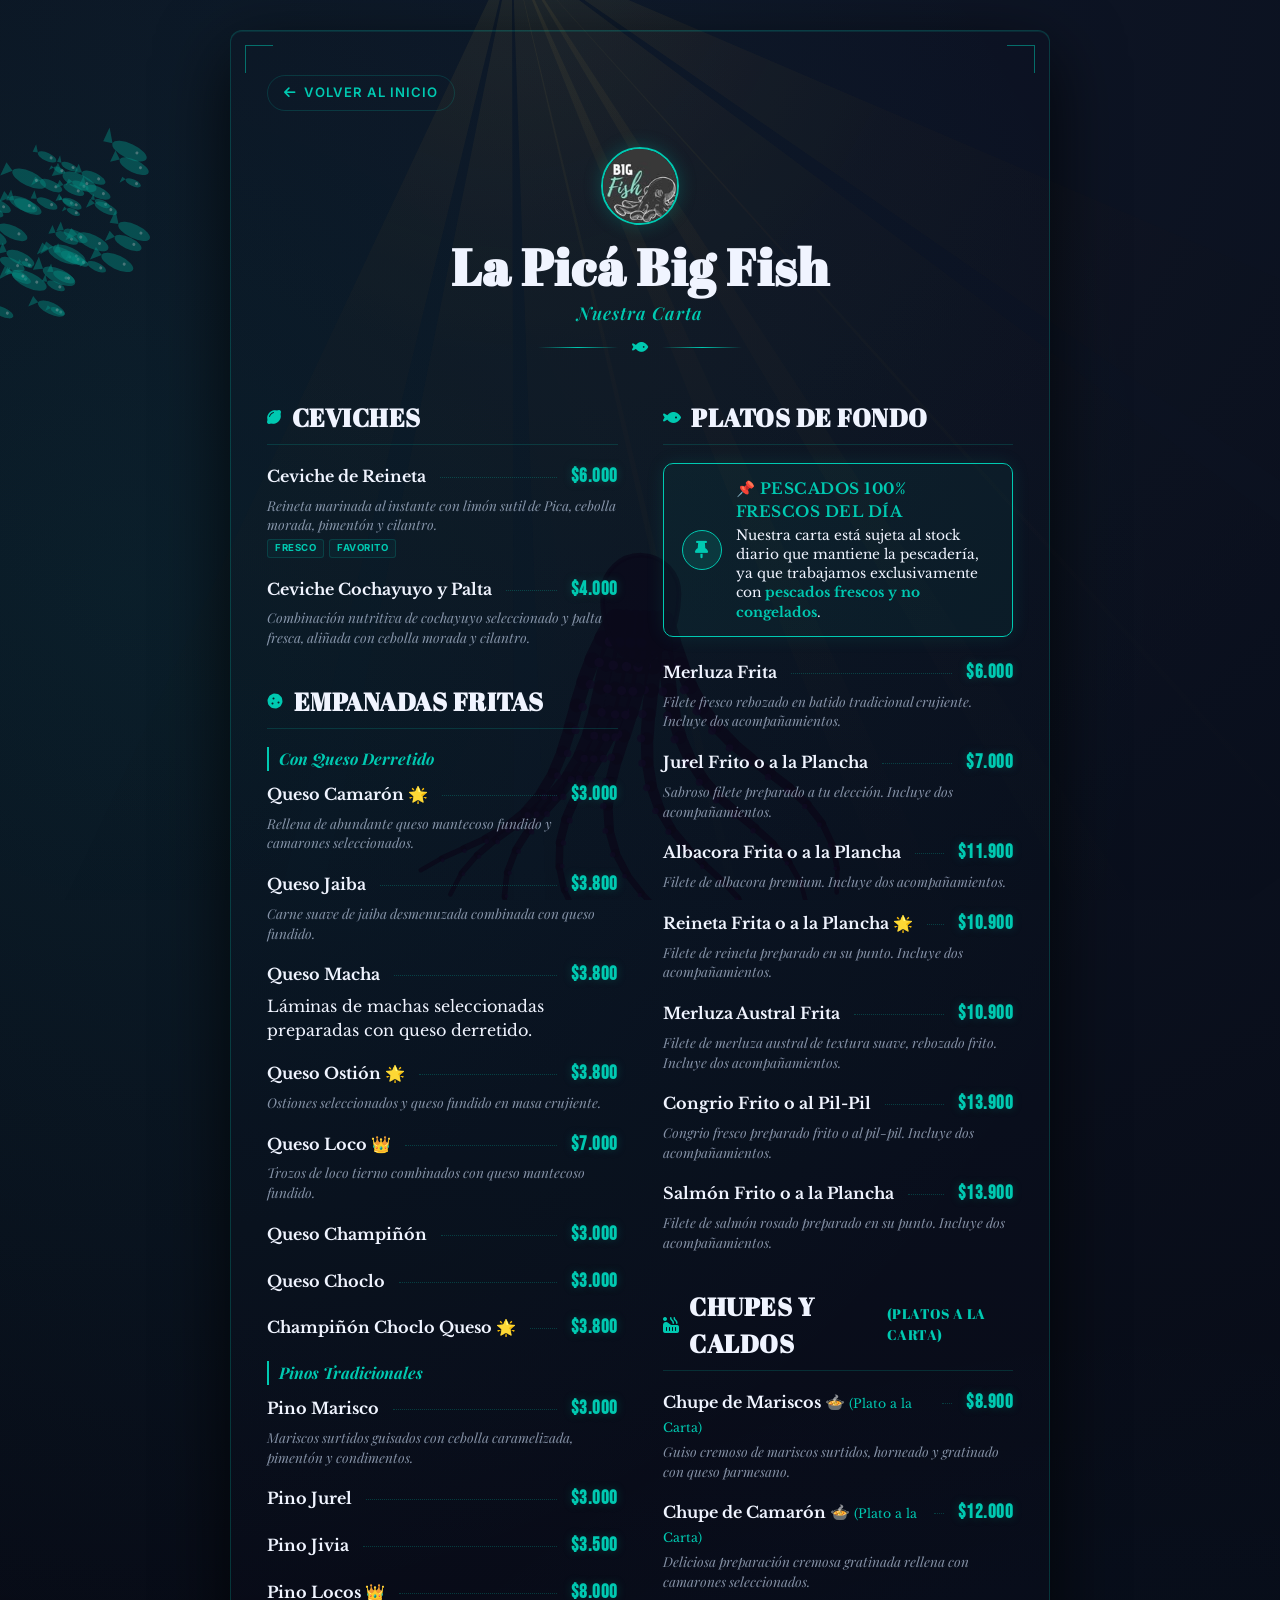
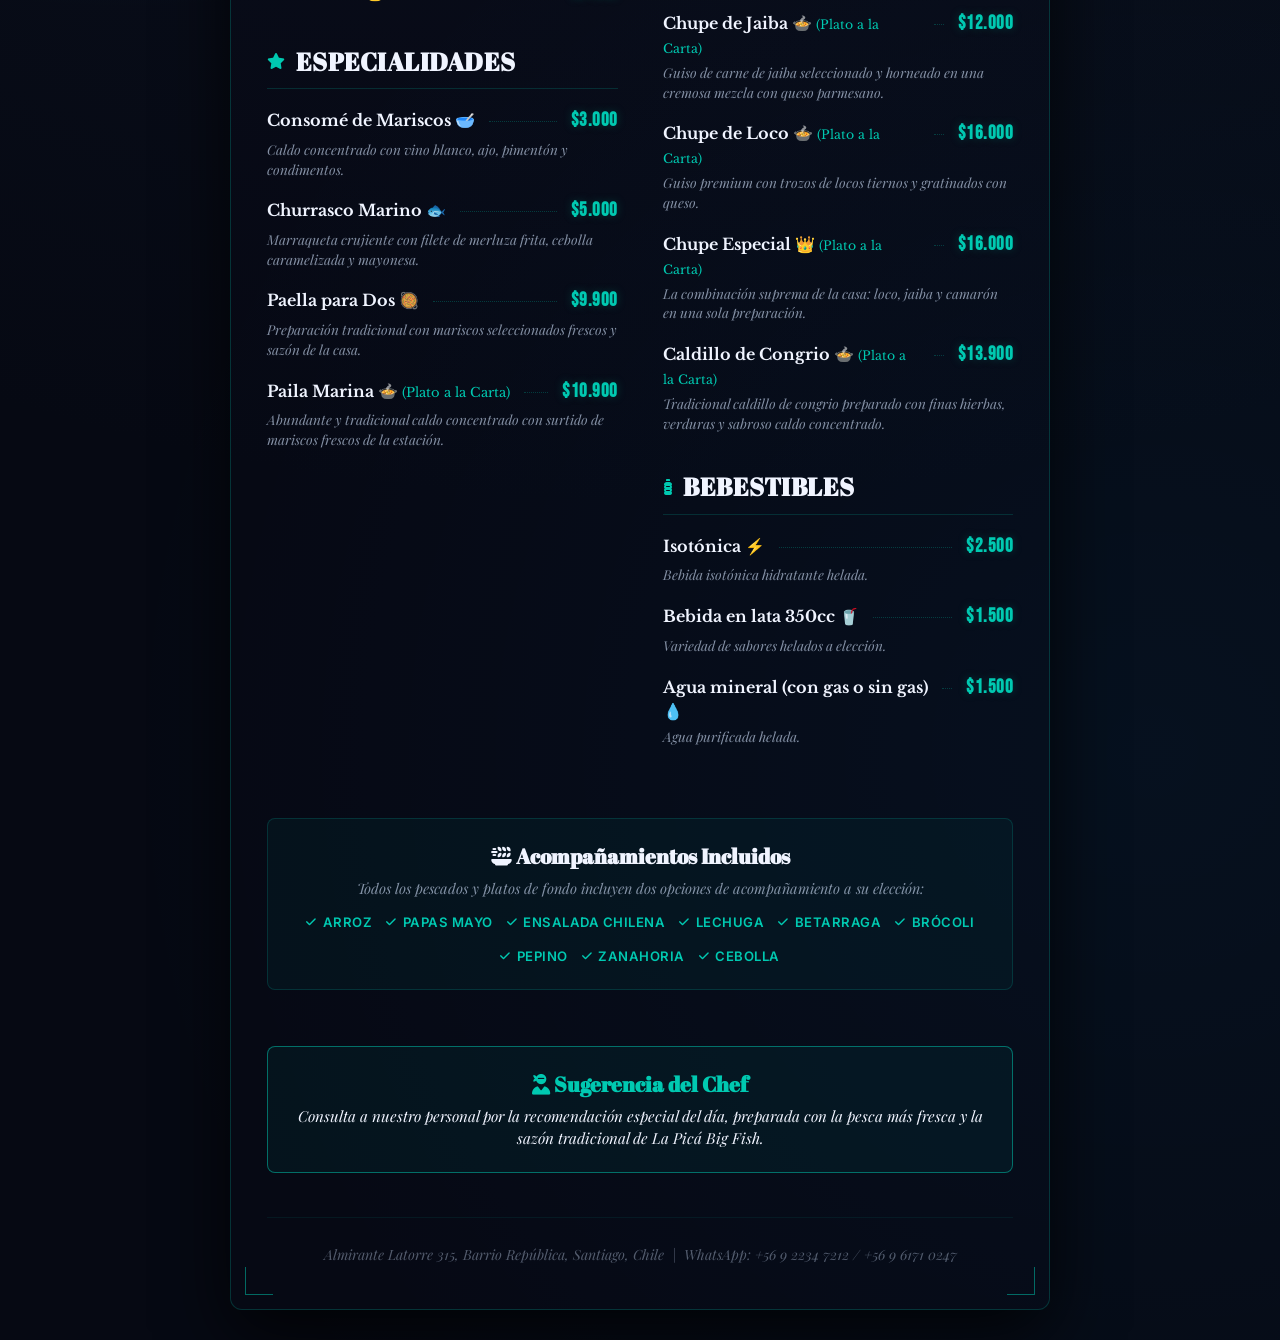
==== commit 291d12a5: "Actualizar despliegue del menú: etiquetas (Platos a la Carta), Sugerencia del Chef y banner Pescados" ====
--- a/carta_tradicional.html
+++ b/carta_tradicional.html
@@ -663,24 +663,65 @@
 
                 </section>
 
+                <!-- 3. ESPECIALIDADES -->
+                <section class="category-section" style="margin-top: 35px;">
+                    <h2 class="category-title"><i class="fa-solid fa-star"></i> Especialidades</h2>
+
+                    <div class="menu-item">
+                        <div class="menu-item-row">
+                            <span class="menu-item-name">Consomé de Mariscos 🥣</span>
+                            <span class="menu-item-dots"></span>
+                            <span class="menu-item-price">$3.000</span>
+                        </div>
+                        <p class="menu-item-desc">Caldo concentrado con vino blanco, ajo, pimentón y condimentos.</p>
+                    </div>
+
+                    <div class="menu-item">
+                        <div class="menu-item-row">
+                            <span class="menu-item-name">Churrasco Marino 🐟</span>
+                            <span class="menu-item-dots"></span>
+                            <span class="menu-item-price">$5.000</span>
+                        </div>
+                        <p class="menu-item-desc">Marraqueta crujiente con filete de merluza frita, cebolla caramelizada y mayonesa.</p>
+                    </div>
+
+                    <div class="menu-item">
+                        <div class="menu-item-row">
+                            <span class="menu-item-name">Paella para Dos 🥘</span>
+                            <span class="menu-item-dots"></span>
+                            <span class="menu-item-price">$9.900</span>
+                        </div>
+                        <p class="menu-item-desc">Preparación tradicional con mariscos seleccionados frescos y sazón de la casa.</p>
+                    </div>
+
+                    <div class="menu-item">
+                        <div class="menu-item-row">
+                            <span class="menu-item-name">Paila Marina 🍲 <span style="font-size: 0.82rem; font-weight: normal; color: var(--primary);">(Plato a la Carta)</span></span>
+                            <span class="menu-item-dots"></span>
+                            <span class="menu-item-price">$10.900</span>
+                        </div>
+                        <p class="menu-item-desc">Abundante y tradicional caldo concentrado con surtido de mariscos frescos de la estación.</p>
+                    </div>
+                </section>
+
             </div>
 
             <!-- COLUMN 2 -->
             <div class="menu-column">
 
-                <!-- 3. PLATOS DE FONDO -->
+                <!-- 4. PLATOS DE FONDO -->
                 <section class="category-section">
                     <h2 class="category-title"><i class="fa-solid fa-fish"></i> Platos de Fondo</h2>
-                    <div class="fresh-fish-banner" style="background: #f0fdfa; border: 1.5px solid #00c9b1; border-radius: 12px; padding: 14px 18px; margin-bottom: 22px; display: flex; align-items: center; gap: 14px; box-shadow: 0 4px 12px rgba(0,201,177,0.08);">
+                    <div class="fresh-fish-banner" style="background: rgba(0, 201, 177, 0.05); border: 1.5px solid #00c9b1; border-radius: 10px; padding: 14px 18px; margin-bottom: 22px; display: flex; align-items: center; gap: 14px; box-shadow: 0 0 18px rgba(0,201,177,0.12);">
                         <div style="background: rgba(0, 201, 177, 0.15); width: 40px; height: 40px; border-radius: 50%; display: flex; align-items: center; justify-content: center; flex-shrink: 0; border: 1px solid #00c9b1;">
-                            <i class="fa-solid fa-fish-fins" style="font-size: 1.3rem; color: #0f766e;"></i>
+                            <i class="fa-solid fa-thumbtack" style="font-size: 1.1rem; color: #00c9b1;"></i>
                         </div>
                         <div>
-                            <h4 style="color: #0f766e; font-size: 0.98rem; font-weight: 800; margin: 0 0 2px 0; text-transform: uppercase; letter-spacing: 0.5px;">
-                                ✨ Pescados 100% Frescos del Día
+                            <h4 style="color: #00c9b1; font-size: 0.95rem; font-weight: 800; margin: 0 0 2px 0; text-transform: uppercase; letter-spacing: 0.5px;">
+                                📌 PESCADOS 100% FRESCOS DEL DÍA
                             </h4>
-                            <p style="color: #1e293b; font-size: 0.88rem; margin: 0; line-height: 1.4; font-weight: 500;">
-                                Nuestra carta está sujeta al stock diario que mantiene la pescadería, ya que trabajamos exclusivamente con <strong>pescados frescos y no congelados</strong>.
+                            <p style="color: var(--text-white); font-size: 0.86rem; margin: 0; line-height: 1.4; font-weight: 400;">
+                                Nuestra carta está sujeta al stock diario que mantiene la pescadería, ya que trabajamos exclusivamente con <strong style="color: #00c9b1;">pescados frescos y no congelados</strong>.
                             </p>
                         </div>
                     </div>
@@ -749,13 +790,13 @@
                     </div>
                 </section>
 
-                <!-- 4. CHUPES Y CALDOS -->
+                <!-- 5. CHUPES Y CALDOS -->
                 <section class="category-section" style="margin-top: 35px;">
                     <h2 class="category-title"><i class="fa-solid fa-hot-tub-person"></i> Chupes y Caldos <span style="font-size: 0.85rem; font-weight: normal; color: var(--primary);">(Platos a la Carta)</span></h2>
 
                     <div class="menu-item">
                         <div class="menu-item-row">
-                            <span class="menu-item-name">Chupe de Mariscos 🍲</span>
+                            <span class="menu-item-name">Chupe de Mariscos 🍲 <span style="font-size: 0.78rem; font-weight: normal; color: var(--primary);">(Plato a la Carta)</span></span>
                             <span class="menu-item-dots"></span>
                             <span class="menu-item-price">$8.900</span>
                         </div>
@@ -764,7 +805,7 @@
 
                     <div class="menu-item">
                         <div class="menu-item-row">
-                            <span class="menu-item-name">Chupe de Camarón 🍲</span>
+                            <span class="menu-item-name">Chupe de Camarón 🍲 <span style="font-size: 0.78rem; font-weight: normal; color: var(--primary);">(Plato a la Carta)</span></span>
                             <span class="menu-item-dots"></span>
                             <span class="menu-item-price">$12.000</span>
                         </div>
@@ -773,15 +814,16 @@
 
                     <div class="menu-item">
                         <div class="menu-item-row">
-                            <span class="menu-item-name">Chupe de Jaiba 🍲</span>
+                            <span class="menu-item-name">Chupe de Jaiba 🍲 <span style="font-size: 0.78rem; font-weight: normal; color: var(--primary);">(Plato a la Carta)</span></span>
                             <span class="menu-item-dots"></span>
                             <span class="menu-item-price">$12.000</span>
                         </div>
-                    </div>
-
-                    <div class="menu-item">
-                        <div class="menu-item-row">
-                            <span class="menu-item-name">Chupe de Loco 🍲</span>
+                        <p class="menu-item-desc">Guiso de carne de jaiba seleccionado y horneado en una cremosa mezcla con queso parmesano.</p>
+                    </div>
+
+                    <div class="menu-item">
+                        <div class="menu-item-row">
+                            <span class="menu-item-name">Chupe de Loco 🍲 <span style="font-size: 0.78rem; font-weight: normal; color: var(--primary);">(Plato a la Carta)</span></span>
                             <span class="menu-item-dots"></span>
                             <span class="menu-item-price">$16.000</span>
                         </div>
@@ -790,7 +832,7 @@
 
                     <div class="menu-item">
                         <div class="menu-item-row">
-                            <span class="menu-item-name">Chupe Especial 👑</span>
+                            <span class="menu-item-name">Chupe Especial 👑 <span style="font-size: 0.78rem; font-weight: normal; color: var(--primary);">(Plato a la Carta)</span></span>
                             <span class="menu-item-dots"></span>
                             <span class="menu-item-price">$16.000</span>
                         </div>
@@ -799,54 +841,13 @@
 
                     <div class="menu-item">
                         <div class="menu-item-row">
-                            <span class="menu-item-name">Caldillo de Congrio 🍲</span>
+                            <span class="menu-item-name">Caldillo de Congrio 🍲 <span style="font-size: 0.78rem; font-weight: normal; color: var(--primary);">(Plato a la Carta)</span></span>
                             <span class="menu-item-dots"></span>
                             <span class="menu-item-price">$13.900</span>
                         </div>
-                        <p class="menu-item-desc">Tradicional caldillo de congrio preparado con finas hierbas, verduras y un sabroso caldo concentrado.</p>
-                    </div>
-
-                </section>
-
-                <!-- 5. ESPECIALIDADES -->
-                <section class="category-section" style="margin-top: 35px;">
-                    <h2 class="category-title"><i class="fa-solid fa-star"></i> Especialidades</h2>
-
-                    <div class="menu-item">
-                        <div class="menu-item-row">
-                            <span class="menu-item-name">Consomé de Mariscos 🥣</span>
-                            <span class="menu-item-dots"></span>
-                            <span class="menu-item-price">$3.000</span>
-                        </div>
-                        <p class="menu-item-desc">Caldo concentrado con vino blanco, ajo, pimentón y condimentos.</p>
-                    </div>
-
-                    <div class="menu-item">
-                        <div class="menu-item-row">
-                            <span class="menu-item-name">Churrasco Marino 🐟</span>
-                            <span class="menu-item-dots"></span>
-                            <span class="menu-item-price">$5.000</span>
-                        </div>
-                        <p class="menu-item-desc">Marraqueta crujiente con filete de merluza frita, cebolla caramelizada y mayonesa.</p>
-                    </div>
-
-                    <div class="menu-item">
-                        <div class="menu-item-row">
-                            <span class="menu-item-name">Paella para Dos 🥘</span>
-                            <span class="menu-item-dots"></span>
-                            <span class="menu-item-price">$9.900</span>
-                        </div>
-                        <p class="menu-item-desc">Preparación tradicional con mariscos seleccionados frescos y sazón de la casa.</p>
-                    </div>
-
-                    <div class="menu-item">
-                        <div class="menu-item-row">
-                            <span class="menu-item-name">Paila Marina 🍲 <span style="font-size: 0.82rem; font-weight: normal; color: var(--primary);">(Plato a la Carta)</span></span>
-                            <span class="menu-item-dots"></span>
-                            <span class="menu-item-price">$10.900</span>
-                        </div>
-                        <p class="menu-item-desc">Abundante y tradicional caldo concentrado con surtido de mariscos frescos de la estación.</p>
-                    </div>
+                        <p class="menu-item-desc">Tradicional caldillo de congrio preparado con finas hierbas, verduras y sabroso caldo concentrado.</p>
+                    </div>
+
                 </section>
 
                 <!-- 6. BEBESTIBLES -->
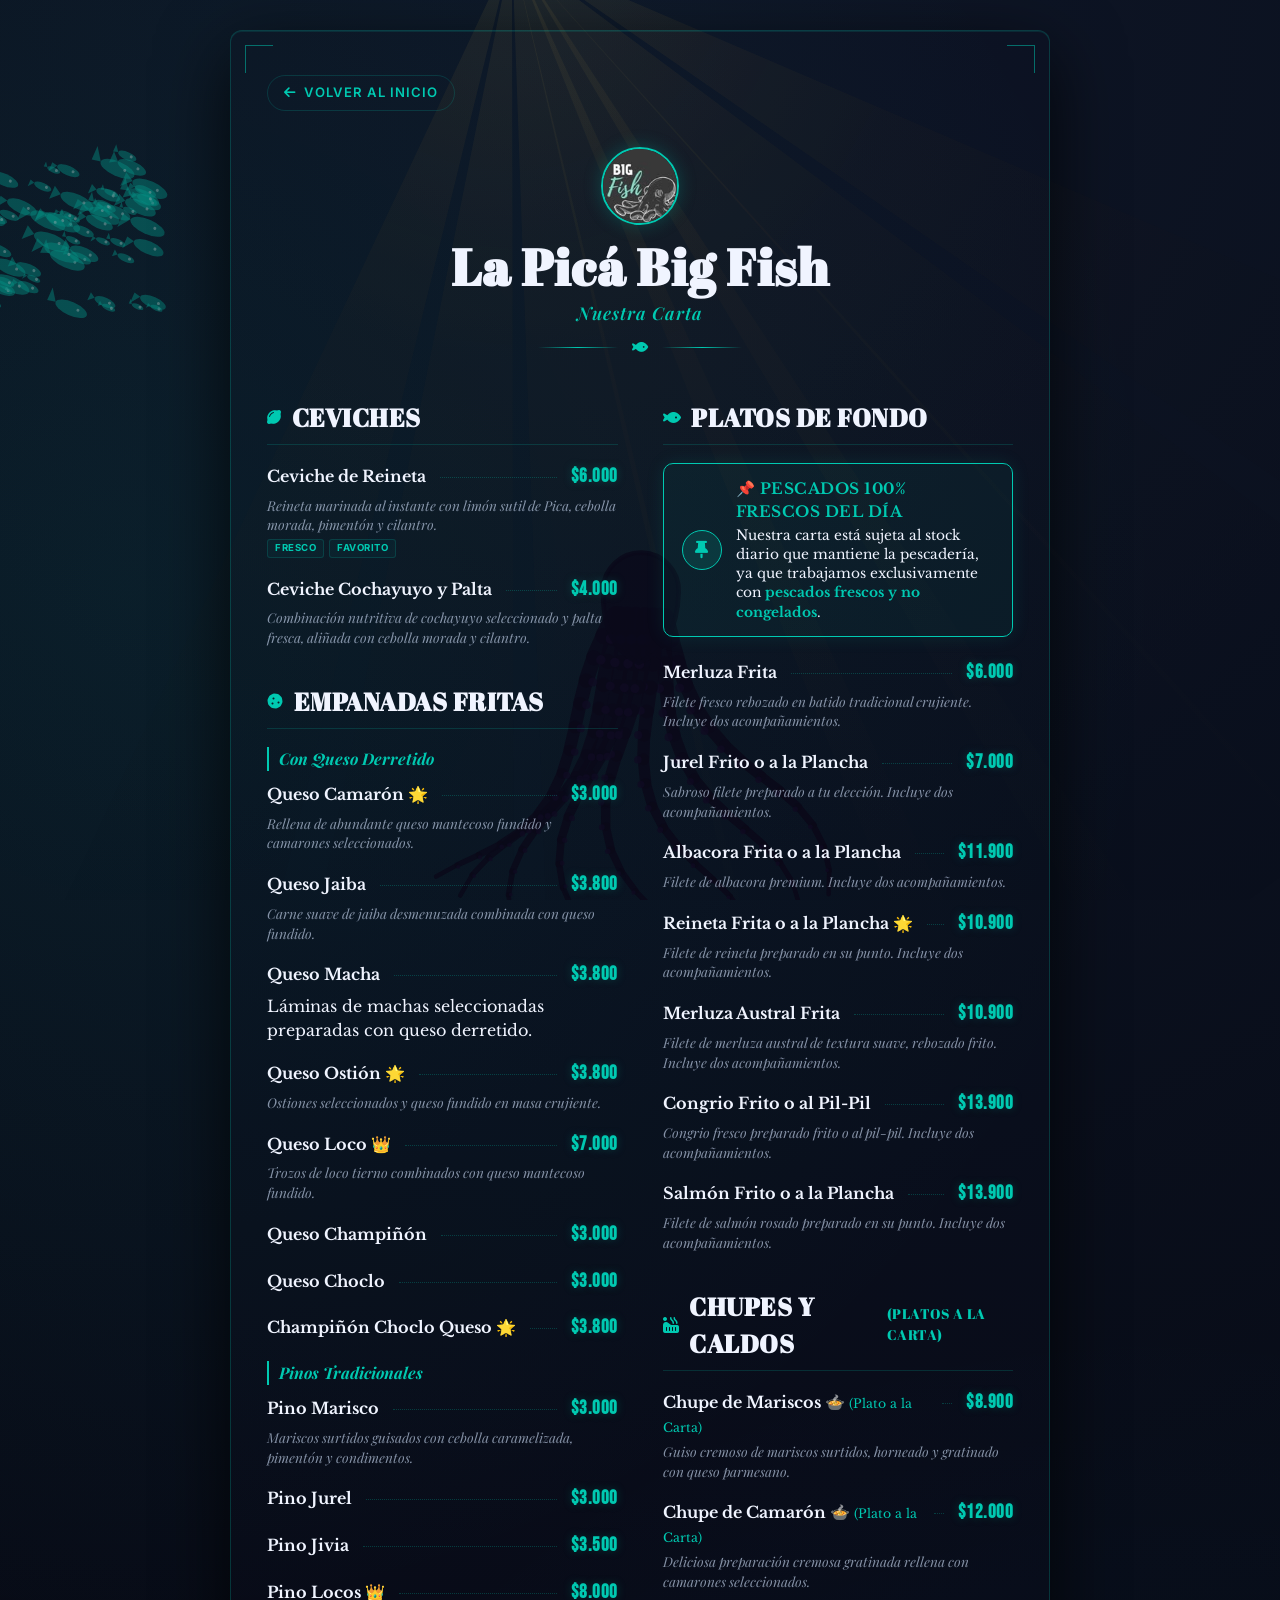
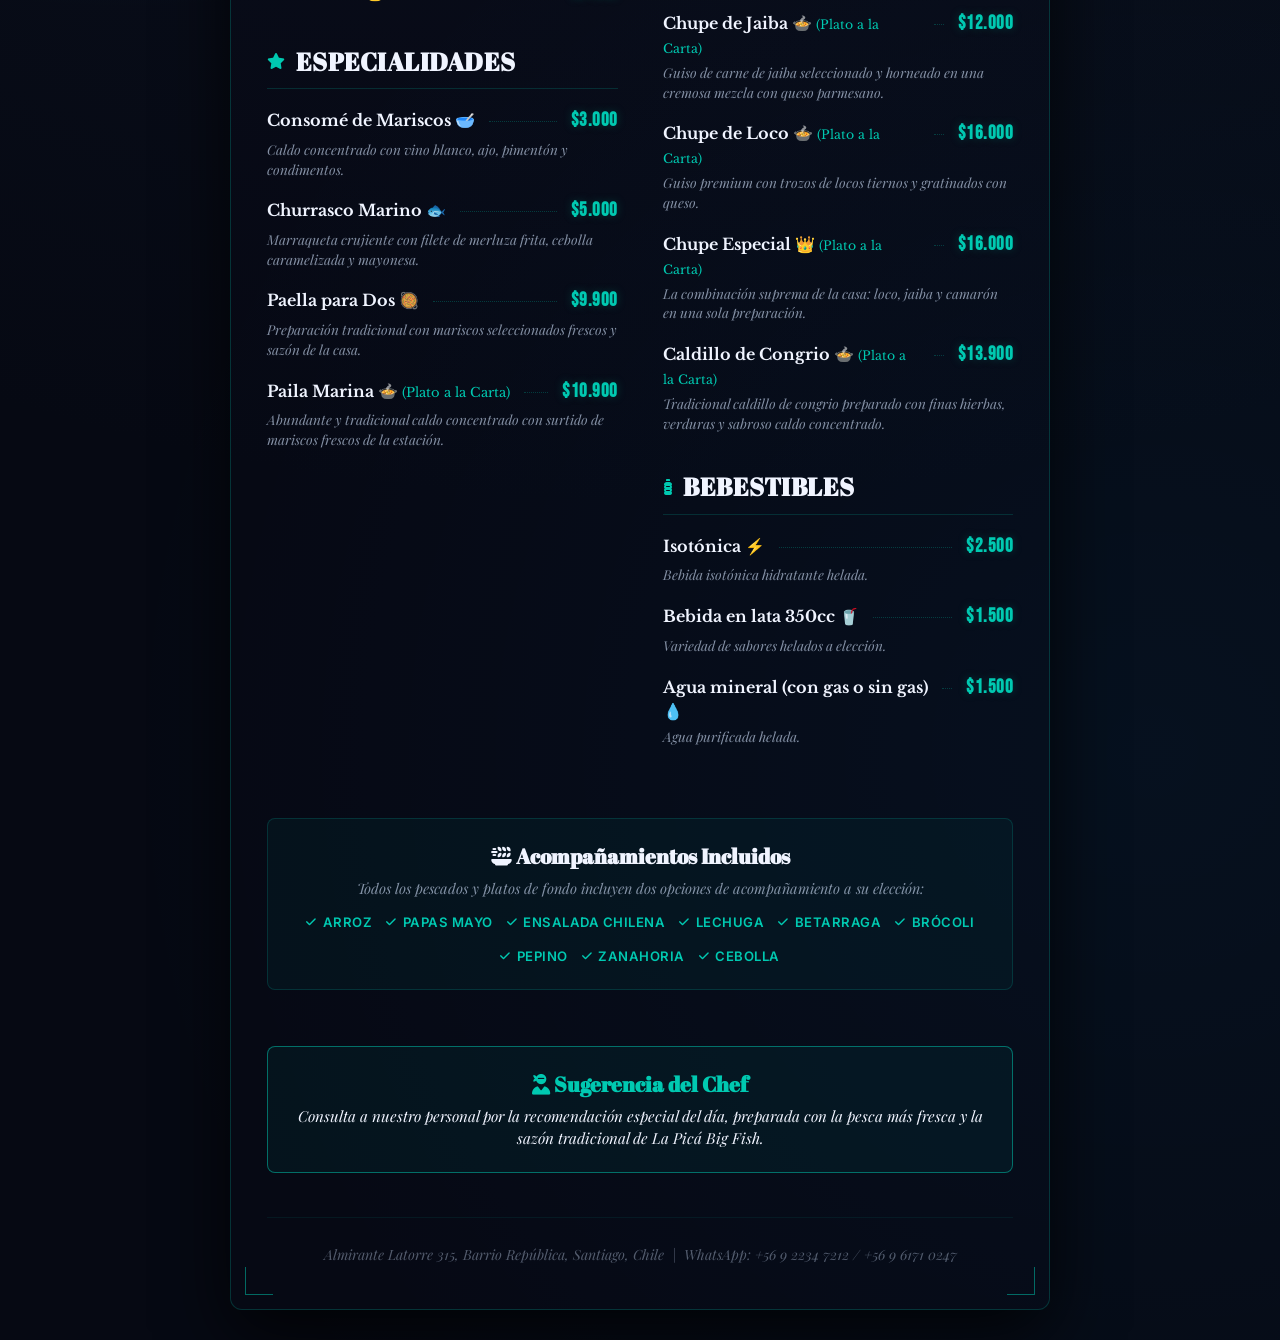
==== commit e4b119c9: "Optimizacion SEO avanzada: metatags, keywords y alternateName (bigfish, lapicabigfish) para indexaci" ====
--- a/carta_tradicional.html
+++ b/carta_tradicional.html
@@ -9,13 +9,14 @@
     <meta name="google-site-verification" content="paJQI5s77UBFS3rSUE5eFHIC-3uykL2eFRmnCLuC_-w" />
     <link rel="canonical" href="https://www.lapicabigfish.cl/carta_tradicional.html">
     <title>Carta Tradicional | La Picá Big Fish</title>
-    <meta name="description" content="Nuestra carta al estilo tradicional. Un diseño clásico en papel pergamino con todos nuestros ceviches, empanadas, platos de fondo y chupes para leer a la antigua.">
+    <meta name="keywords" content="bigfish, big fish, la pica big fish, lapicabigfish, la pica bigfish, carta tradicional big fish, restaurante mariscos barrio republica">
+    <meta name="description" content="Nuestra carta al estilo tradicional de La Picá Big Fish (BigFish). Ceviches, empanadas, pescados de fondo y chupes en Barrio República, Santiago.">
     
     <!-- Open Graph / Facebook -->
     <meta property="og:type" content="website">
     <meta property="og:url" content="https://www.lapicabigfish.cl/carta_tradicional.html">
-    <meta property="og:title" content="Carta Tradicional | La Picá Big Fish">
-    <meta property="og:description" content="Nuestra carta al estilo tradicional. Un diseño clásico en papel pergamino con todos nuestros ceviches, empanadas, platos de fondo y chupes para leer a la antigua.">
+    <meta property="og:title" content="Carta Tradicional | La Picá Big Fish (BigFish)">
+    <meta property="og:description" content="Nuestra carta al estilo tradicional de La Picá Big Fish (BigFish). Ceviches, empanadas, pescados de fondo y chupes en Barrio República, Santiago.">
     <meta property="og:image" content="https://www.lapicabigfish.cl/assets/instagram_profile.jpg">
 
     <!-- Favicon -->
@@ -26,8 +27,9 @@
         "@context": "https://schema.org",
         "@type": "Restaurant",
         "name": "La Picá Big Fish",
+        "alternateName": ["Big Fish", "BigFish", "La Pica Big Fish", "lapicabigfish"],
         "description": "Carta tradicional de La Picá Big Fish en Barrio República, Santiago.",
-        "servesCuisine": ["Mariscos", "Comida Chilena", "Ceviches"],
+        "servesCuisine": ["Mariscos", "Comida Chilena", "Ceviches", "Pescado Frito"],
         "address": {
             "@type": "PostalAddress",
             "addressLocality": "Santiago",
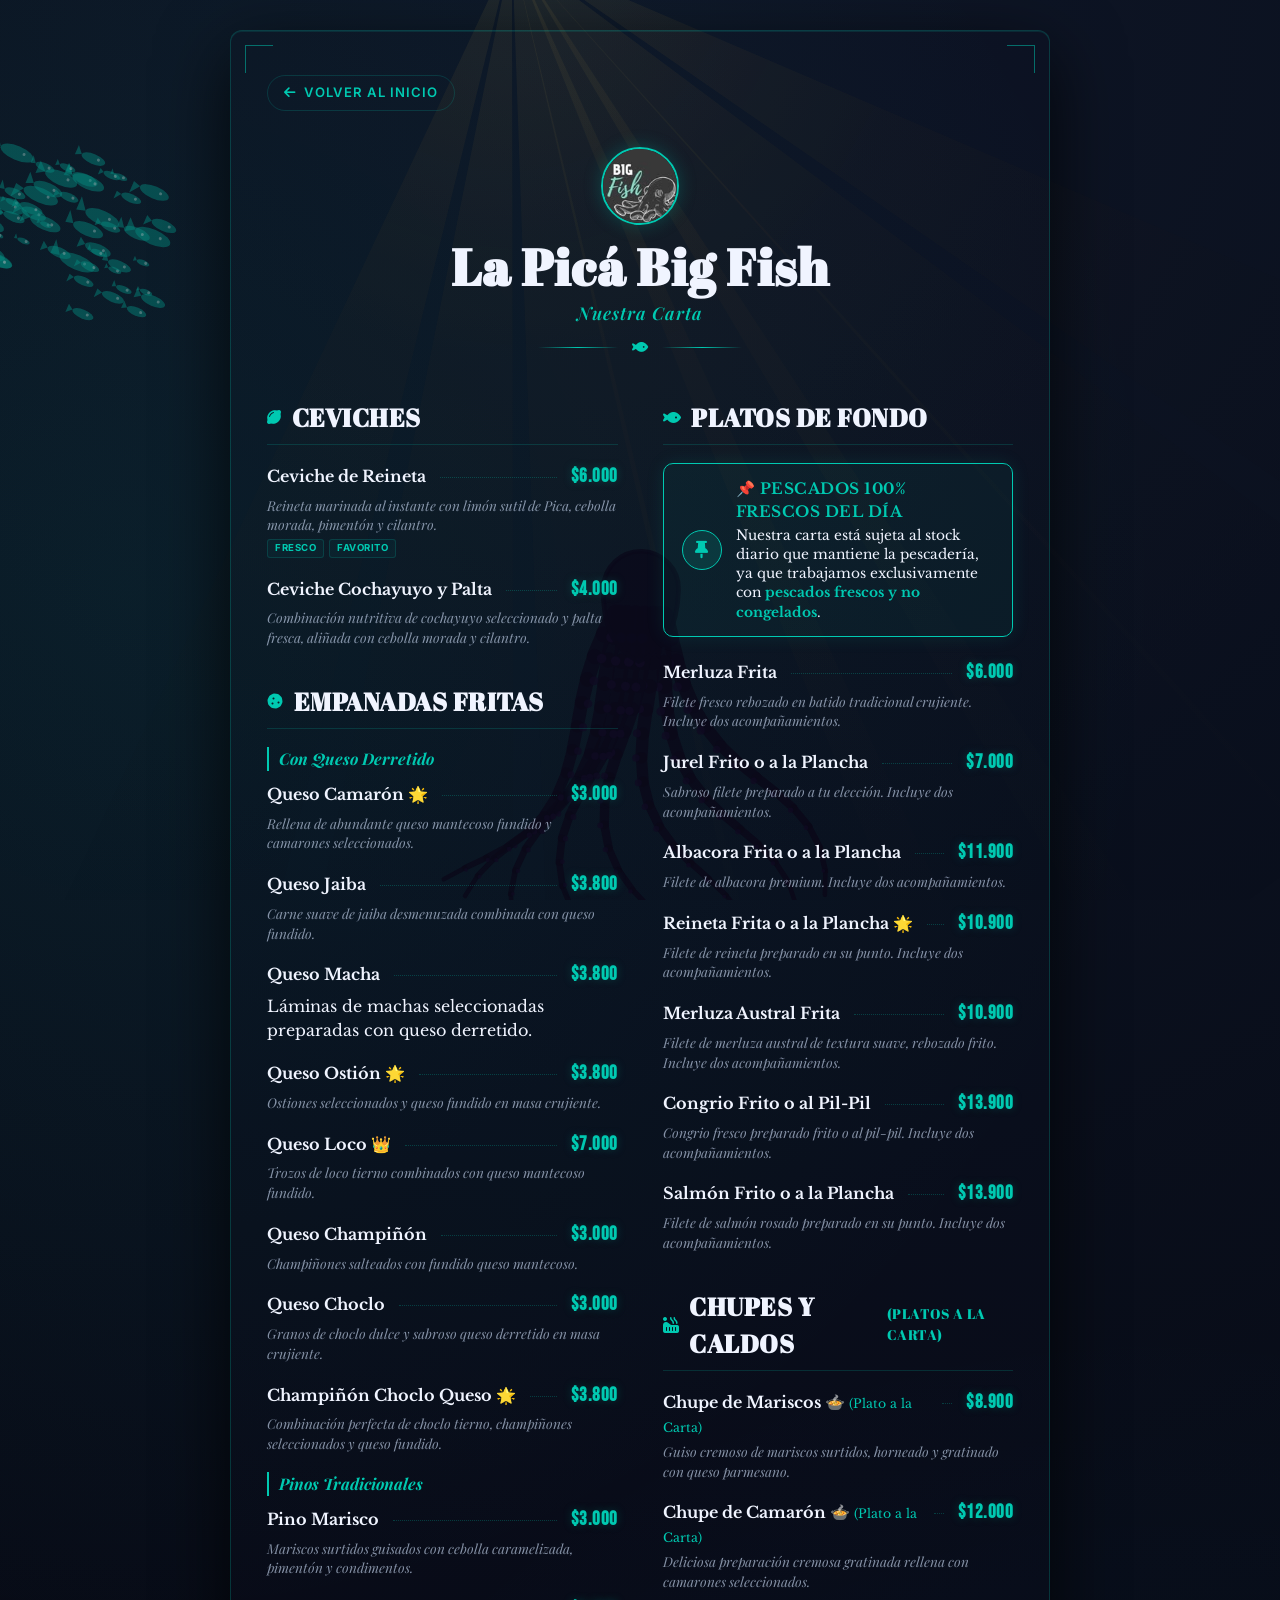
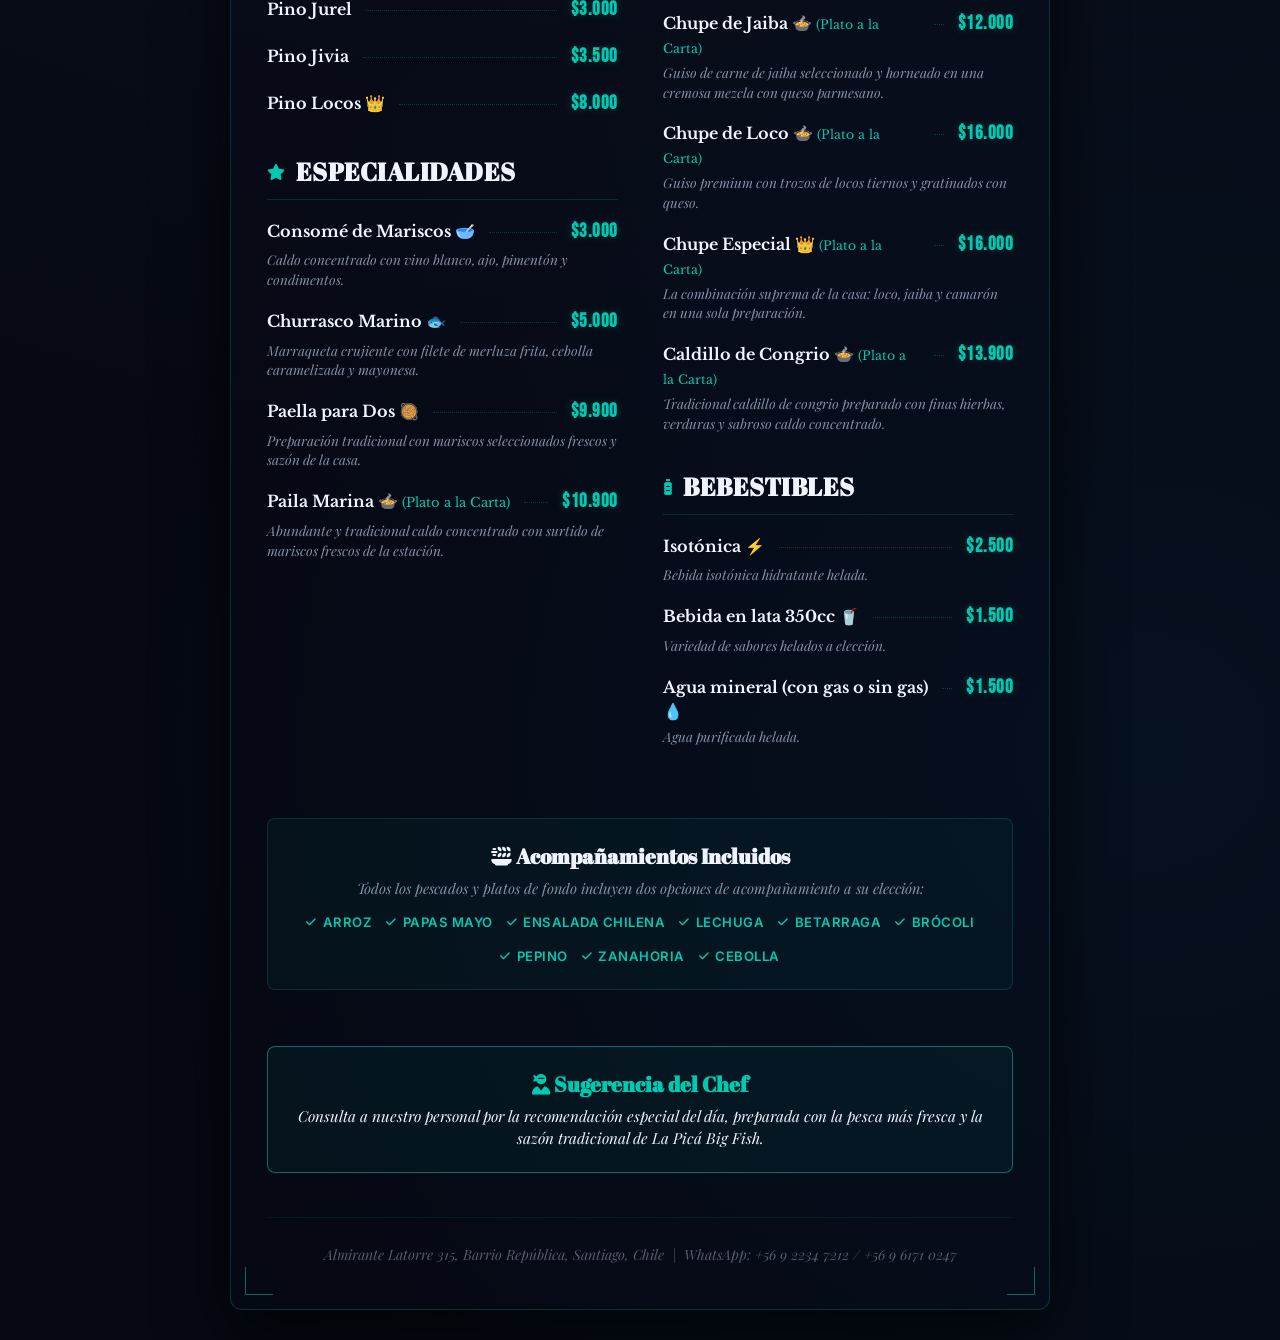
==== commit 69dfd94b: "Agregar descripciones de Champiñón Choclo Queso y refrescar referencias de carta tradicional" ====
--- a/carta_tradicional.html
+++ b/carta_tradicional.html
@@ -609,6 +609,7 @@
                             <span class="menu-item-dots"></span>
                             <span class="menu-item-price">$3.000</span>
                         </div>
+                        <p class="menu-item-desc">Champiñones salteados con fundido queso mantecoso.</p>
                     </div>
 
                     <div class="menu-item">
@@ -617,6 +618,7 @@
                             <span class="menu-item-dots"></span>
                             <span class="menu-item-price">$3.000</span>
                         </div>
+                        <p class="menu-item-desc">Granos de choclo dulce y sabroso queso derretido en masa crujiente.</p>
                     </div>
 
                     <div class="menu-item">
@@ -625,6 +627,7 @@
                             <span class="menu-item-dots"></span>
                             <span class="menu-item-price">$3.800</span>
                         </div>
+                        <p class="menu-item-desc">Combinación perfecta de choclo tierno, champiñones seleccionados y queso fundido.</p>
                     </div>
 
                     <!-- Pinos -->
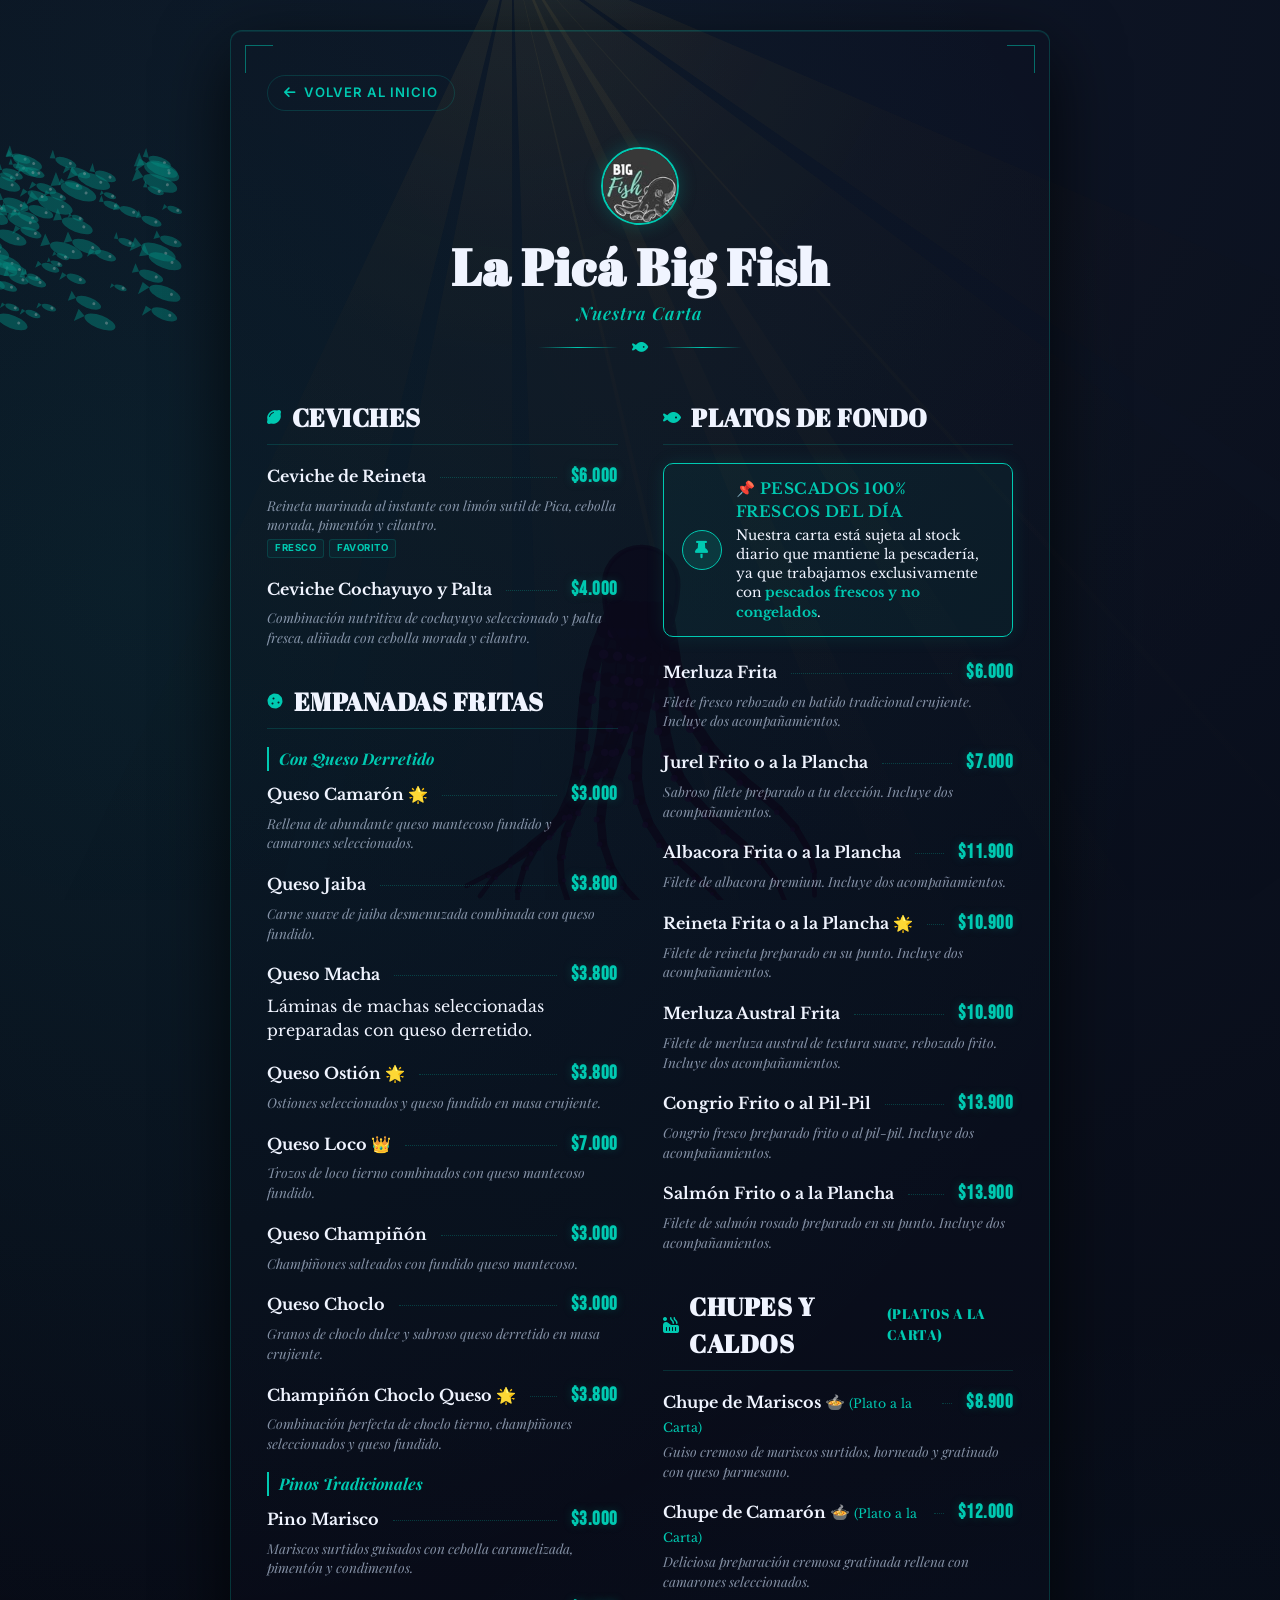
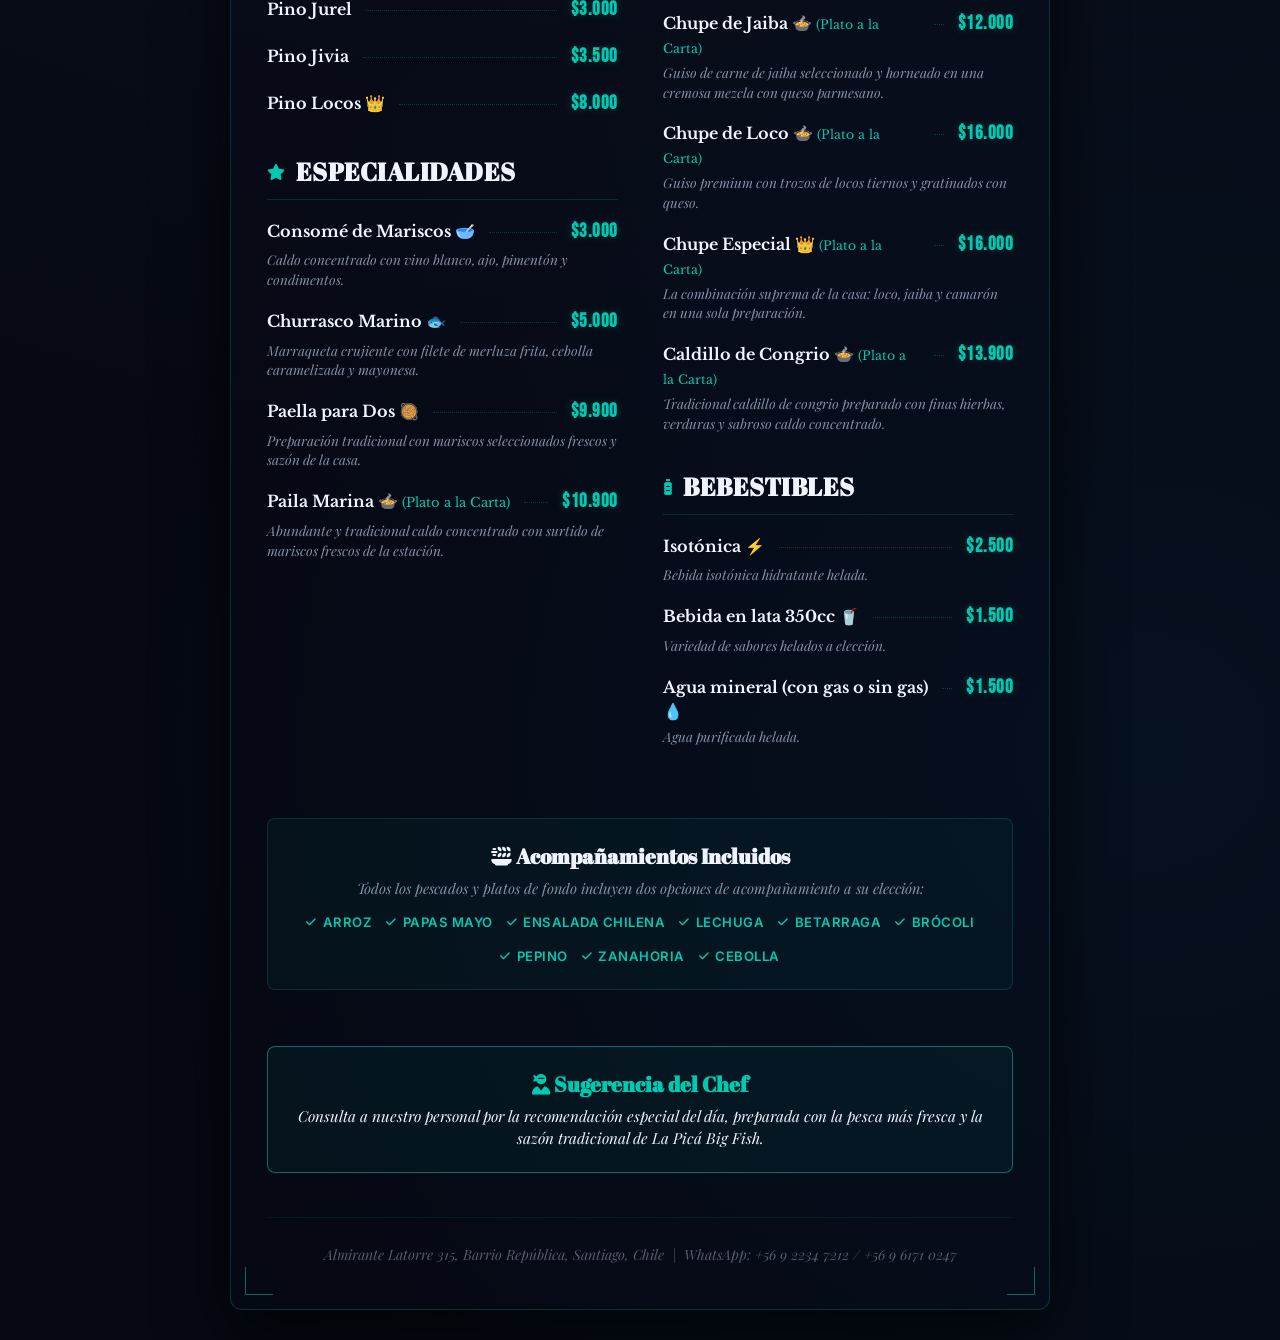
==== commit 032a3cd1: "Forzar invalidacion de cache HTTP (Expires: 0) para carga inmediata de Champiñon Choclo Queso y Suge" ====
--- a/carta_tradicional.html
+++ b/carta_tradicional.html
@@ -5,6 +5,7 @@
     <meta name="viewport" content="width=device-width, initial-scale=1.0">
     <meta http-equiv="Cache-Control" content="no-cache, no-store, must-revalidate">
     <meta http-equiv="Pragma" content="no-cache">
+    <meta http-equiv="Expires" content="0">
     <meta name="robots" content="index, follow, max-image-preview:large">
     <meta name="google-site-verification" content="paJQI5s77UBFS3rSUE5eFHIC-3uykL2eFRmnCLuC_-w" />
     <link rel="canonical" href="https://www.lapicabigfish.cl/carta_tradicional.html">
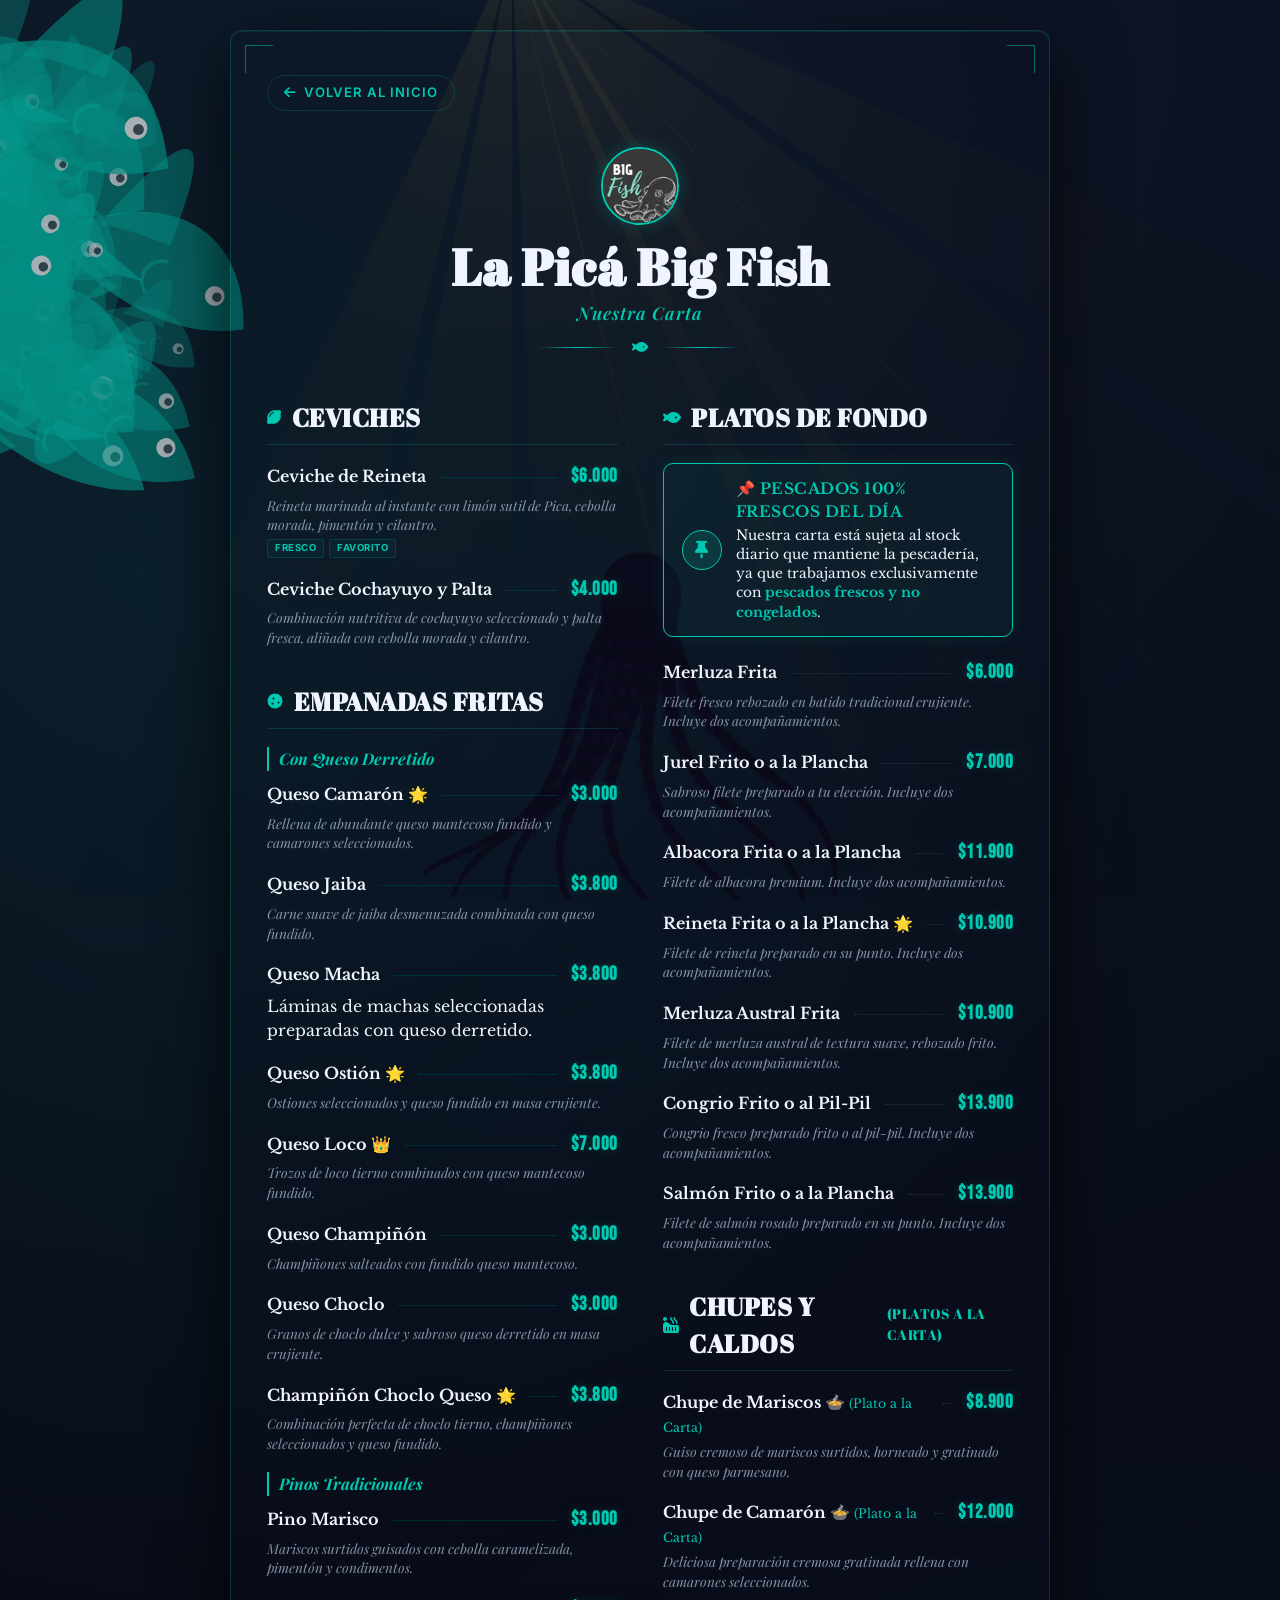
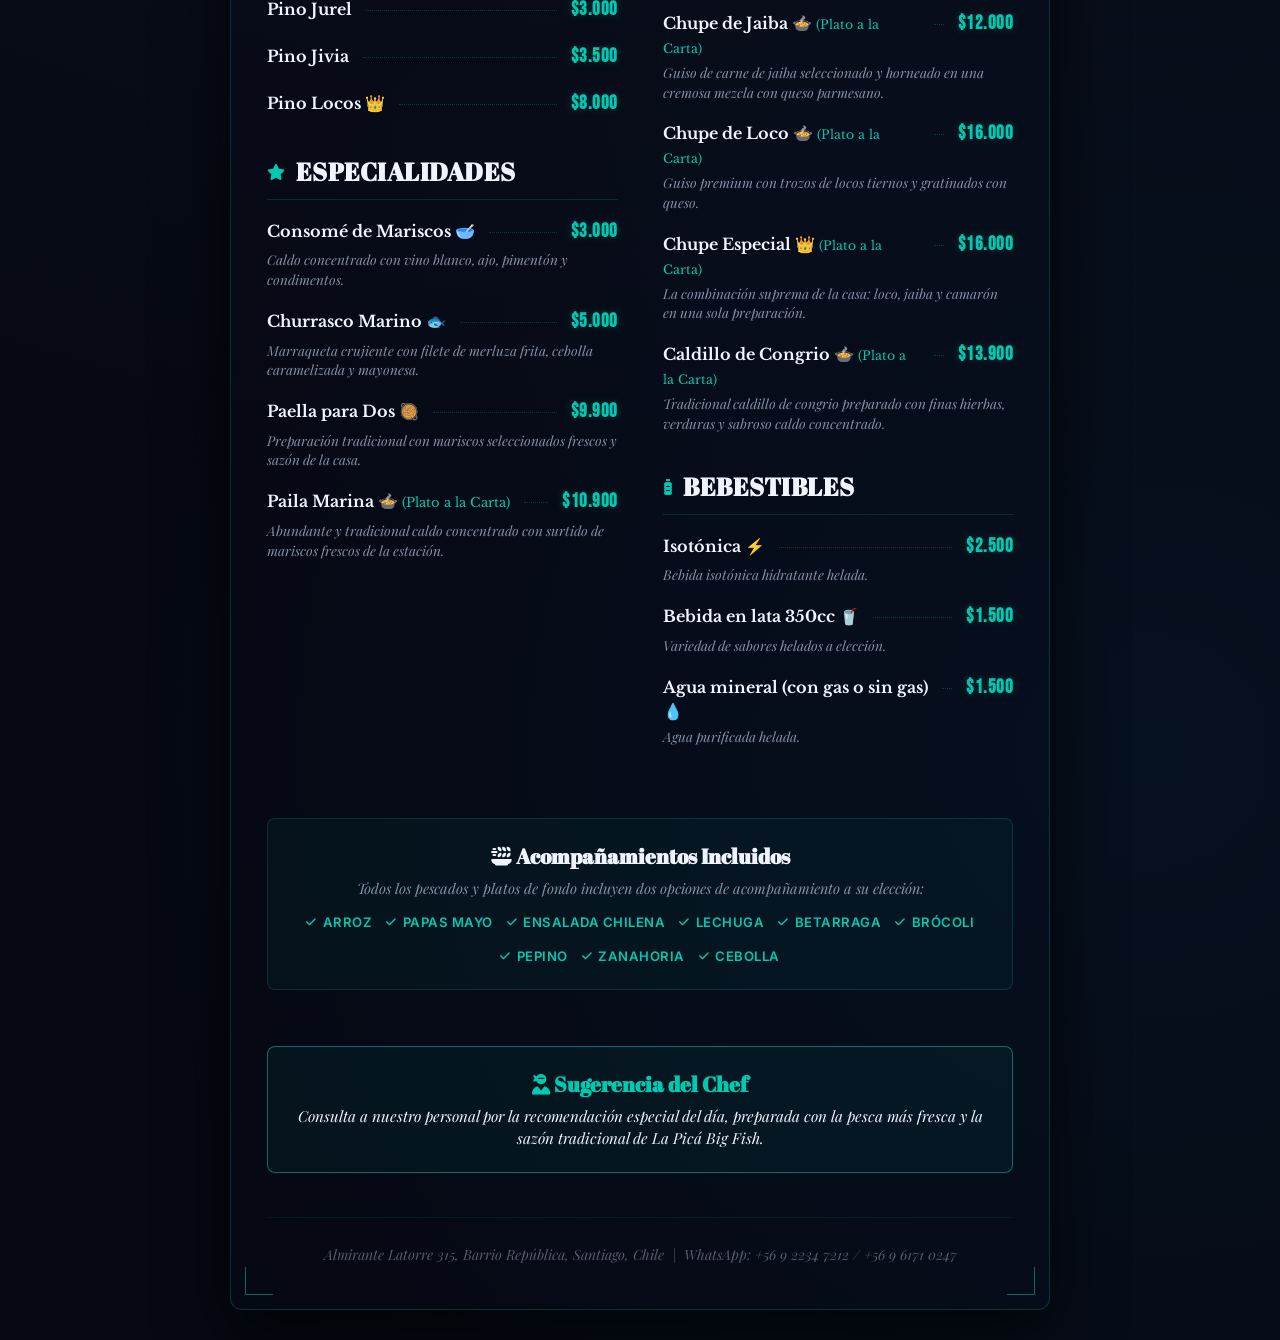
==== commit 7880a7ae: "feat: peces mucho mas grandes y asimetricos en el background marino" ====
--- a/carta_tradicional.html
+++ b/carta_tradicional.html
@@ -925,7 +925,7 @@
     </div><!-- end page-wrapper -->
 
     <!-- Animated underwater background -->
-    <script src="js/underwater.js"></script>
+    <script src="js/underwater.js?v=8"></script>
 
 </body>
 </html>
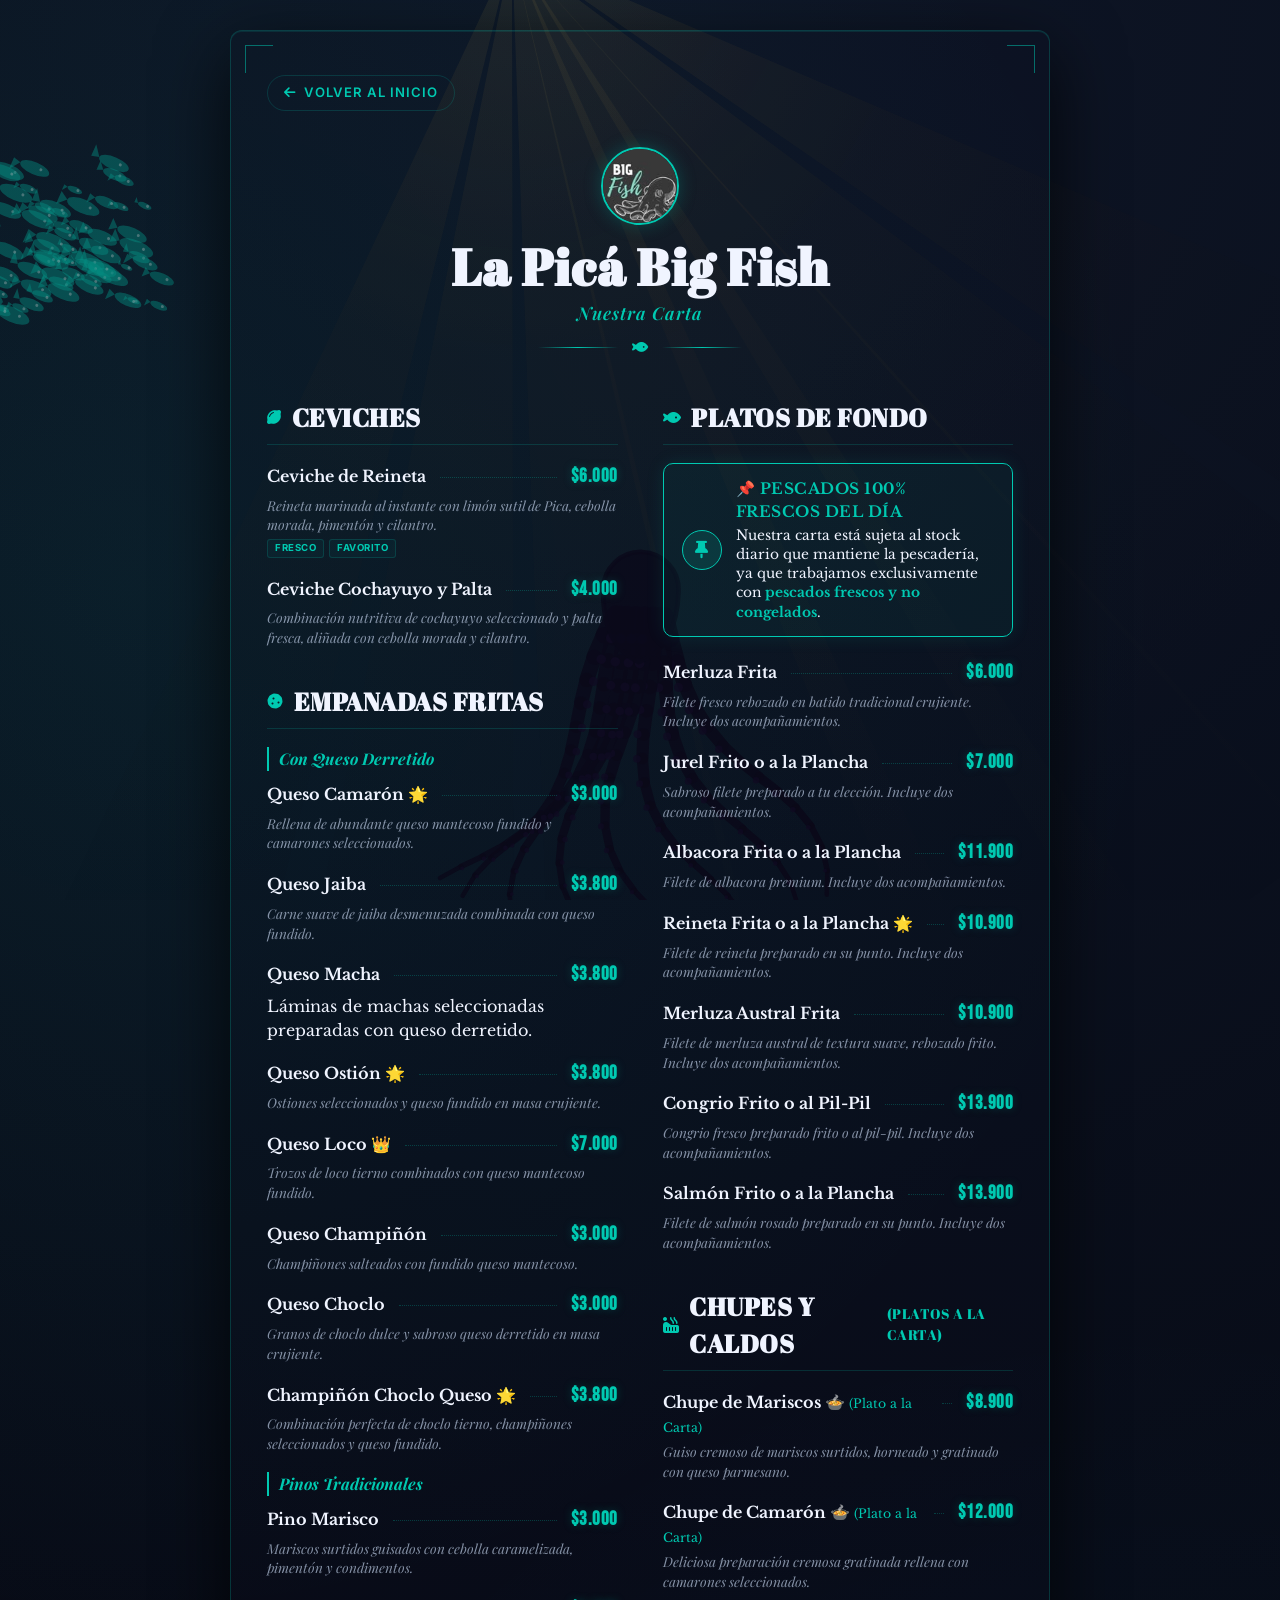
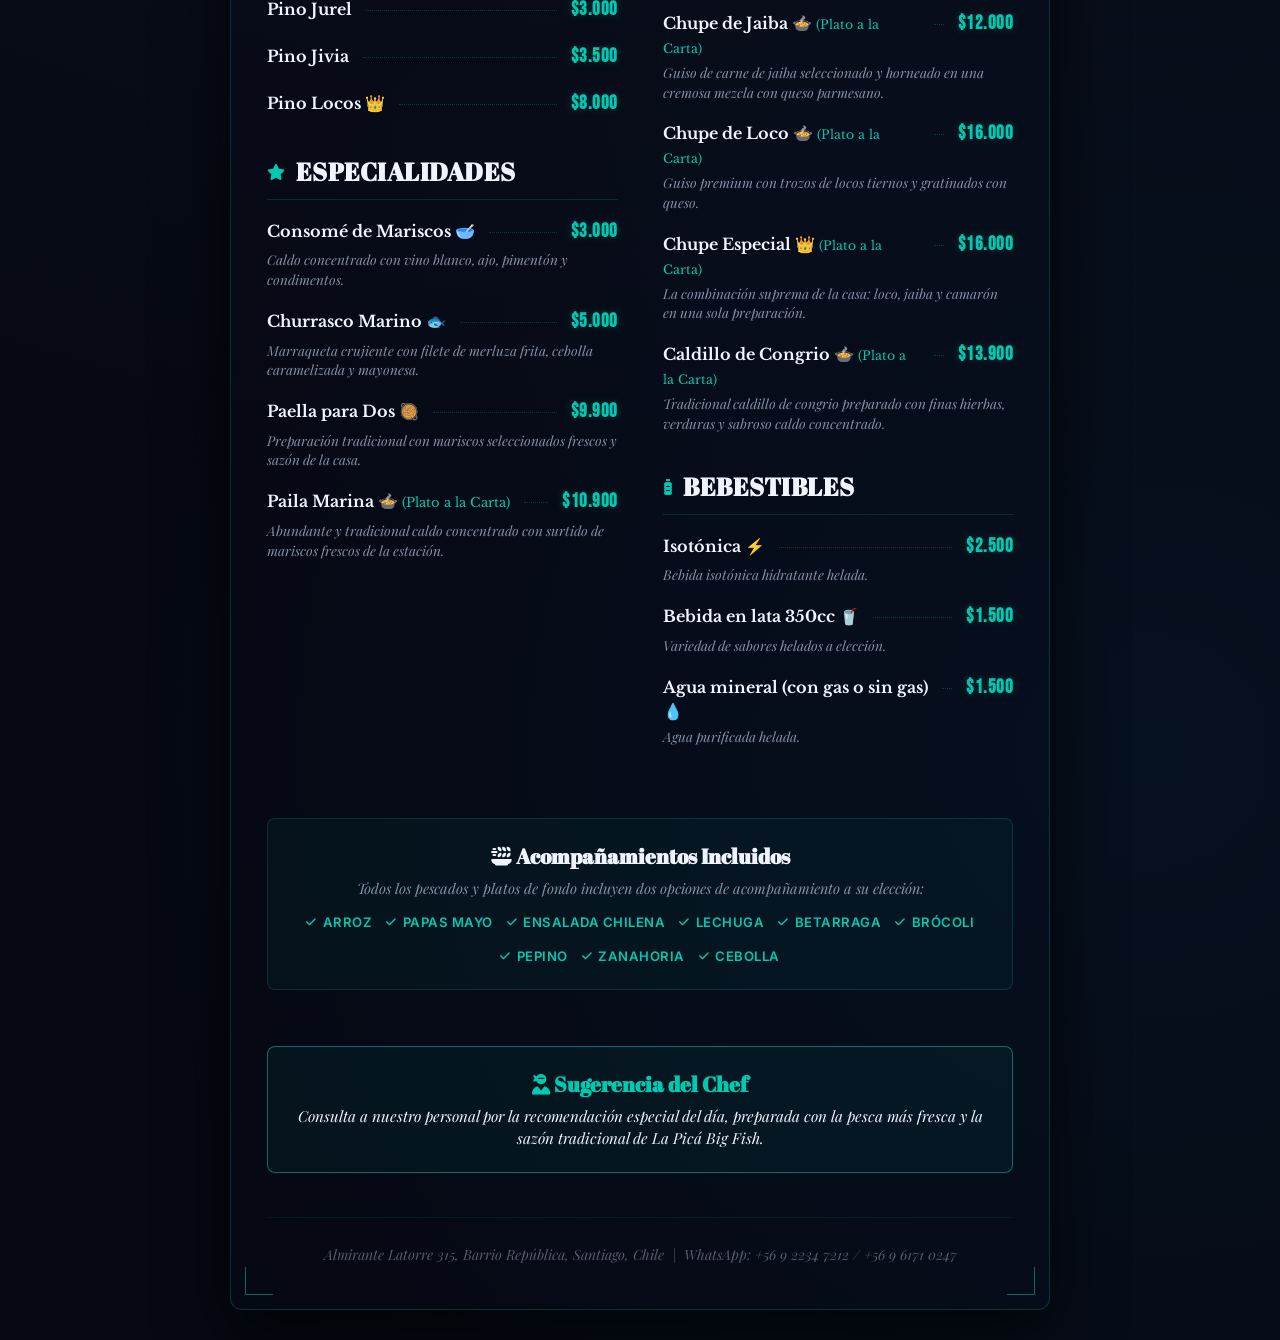
==== commit 989b2f4f: "revert: volver peces al estado original (antes de cambios de hoy)" ====
--- a/carta_tradicional.html
+++ b/carta_tradicional.html
@@ -925,7 +925,7 @@
     </div><!-- end page-wrapper -->
 
     <!-- Animated underwater background -->
-    <script src="js/underwater.js?v=8"></script>
+    <script src="js/underwater.js"></script>
 
 </body>
 </html>
